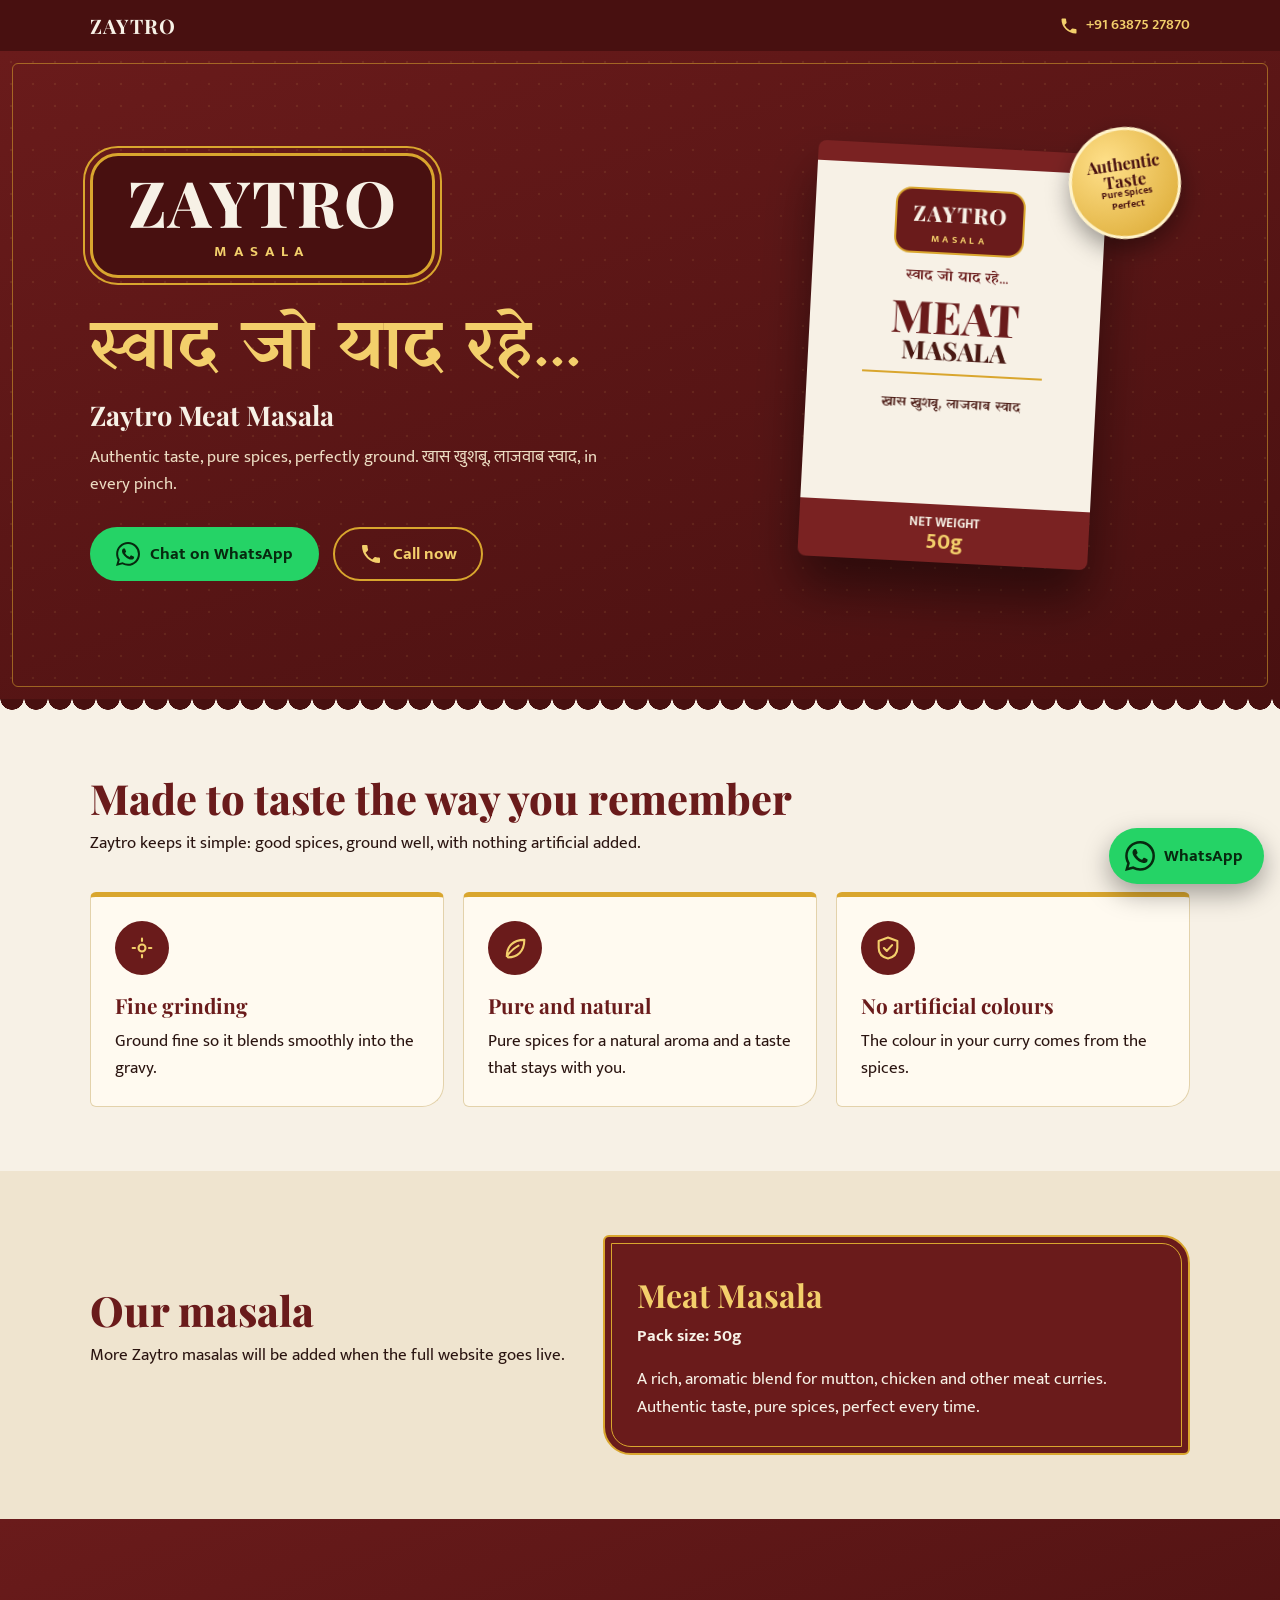
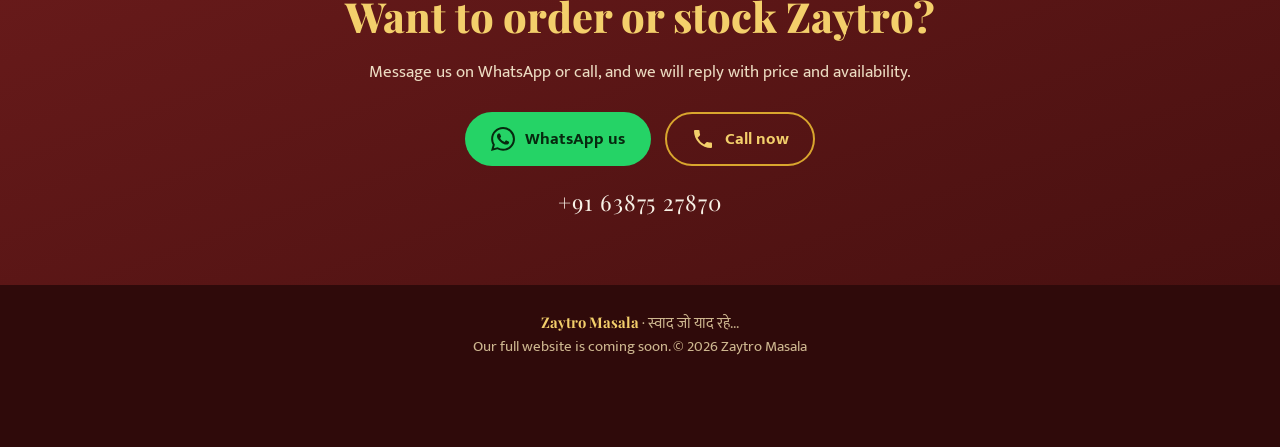
==== index.html @ 34884251 "Create index.html" ====
<!DOCTYPE html>
<html lang="en">
<head>
<meta charset="utf-8">
<meta name="viewport" content="width=device-width, initial-scale=1, viewport-fit=cover">
<title>Zaytro Masala | Meat Masala 50g | Authentic Taste, Pure Spices</title>
<meta name="description" content="Zaytro Masala: finely ground, pure and natural Meat Masala with no artificial colours. WhatsApp or call to order or enquire.">
<meta name="theme-color" content="#481010">
<meta property="og:title" content="Zaytro Masala | स्वाद जो याद रहे">
<meta property="og:description" content="Authentic taste, pure spices, perfectly ground. Zaytro Meat Masala 50g.">
<meta property="og:type" content="website">
<link rel="icon" href="data:image/svg+xml,%3Csvg xmlns='http://www.w3.org/2000/svg' viewBox='0 0 100 100'%3E%3Ctext y='.9em' font-size='90'%3E🌶️%3C/text%3E%3C/svg%3E">
<link rel="preconnect" href="https://fonts.googleapis.com">
<link rel="preconnect" href="https://fonts.gstatic.com" crossorigin>
<link href="https://fonts.googleapis.com/css2?family=Mukta:wght@400;600;700&family=Playfair+Display:wght@700;800&family=Yatra+One&display=swap" rel="stylesheet">
<style>
:root{--maroon:#6a1b1b;--maroon-d:#481010;--gold:#d9a62e;--gold-l:#f3cf6b;--cream:#f7f1e6;--ink:#2a1410;--wa:#25d366;
--serif:"Playfair Display",Georgia,"Times New Roman",serif;--sans:"Mukta",system-ui,-apple-system,"Segoe UI",sans-serif;--deva:"Yatra One","Mukta",serif}
*,*::before,*::after{box-sizing:border-box}
html{scroll-behavior:smooth}
body{margin:0;font-family:var(--sans);font-size:1.0625rem;line-height:1.6;color:var(--ink);background:var(--cream);padding-bottom:env(safe-area-inset-bottom,0)}
a{color:inherit}
svg{display:block}
.wrap{width:min(1100px,100% - 2.5rem);margin-inline:auto}

/* top bar */
.bar{background:var(--maroon-d);color:var(--cream);padding:.6rem 0;padding-top:calc(.6rem + env(safe-area-inset-top,0))}
.bar .wrap{display:flex;align-items:center;justify-content:space-between;gap:1rem}
.bar b{font-family:var(--serif);font-size:1.25rem;letter-spacing:.06em}
.bar a{display:inline-flex;align-items:center;gap:.45rem;text-decoration:none;font-weight:600;font-size:.95rem;color:var(--gold-l)}
.bar svg{width:20px;height:20px;fill:currentColor}

/* buttons */
.btn{display:inline-flex;align-items:center;justify-content:center;gap:.6rem;min-height:52px;padding:.7rem 1.5rem;border-radius:999px;font:700 1.05rem var(--sans);text-decoration:none;border:2px solid transparent;transition:transform .15s,box-shadow .15s}
.btn:hover{transform:translateY(-2px);box-shadow:0 8px 18px rgba(0,0,0,.25)}
.btn:focus-visible,.fab:focus-visible,.bar a:focus-visible{outline:3px solid var(--gold-l);outline-offset:3px}
.btn svg{width:24px;height:24px;fill:currentColor;flex:none}
.btn-wa{background:var(--wa);color:#07290f}
.btn-call{background:transparent;color:var(--gold-l);border-color:var(--gold)}
.btn-call:hover{background:var(--gold);color:var(--maroon-d)}

/* hero */
.hero{position:relative;color:var(--cream);background:radial-gradient(rgba(243,207,107,.09) 1px,transparent 1.6px) 0 0/22px 22px,linear-gradient(160deg,var(--maroon) 0%,var(--maroon-d) 100%);padding:3.5rem 0 4.5rem;overflow:hidden}
.hero::before{content:"";position:absolute;inset:12px;border:1px solid rgba(217,166,46,.55);border-radius:6px;pointer-events:none}
.hero .wrap{display:grid;gap:3rem;align-items:center}
.logo{display:inline-block;position:relative;text-align:center;background:var(--maroon-d);border:3px solid var(--gold);outline:2px solid var(--gold);outline-offset:5px;border-radius:28px;padding:.9rem 2.2rem .7rem}
.logo strong{display:block;font-family:var(--serif);font-weight:800;font-size:clamp(2.6rem,9vw,4rem);line-height:1;letter-spacing:.02em;color:var(--cream)}
.logo span{display:block;margin-top:.35rem;font-weight:700;letter-spacing:.42em;font-size:.95rem;color:var(--gold-l)}
.hero h1{margin:2rem 0 .4rem;font-family:var(--deva);font-weight:400;font-size:clamp(2.4rem,8vw,4.2rem);line-height:1.15;color:var(--gold-l)}
.hero .sub{margin:0 0 .4rem;font-family:var(--serif);font-weight:700;font-size:clamp(1.25rem,3.4vw,1.7rem)}
.hero p.lead{margin:0 0 1.8rem;max-width:34rem;color:#ecdcc2}
.cta{display:flex;flex-wrap:wrap;gap:.9rem}

/* pack mock-up */
.stage{position:relative;display:grid;place-items:center;padding:1rem 0 2.5rem}
.pack{position:relative;width:min(290px,78%);aspect-ratio:3/4.3;background:var(--cream);border-top:20px solid #7a2222;border-bottom:58px solid #7a2222;border-radius:8px;display:flex;flex-direction:column;align-items:center;padding:1.4rem 1rem 0;text-align:center;color:var(--maroon);box-shadow:0 30px 50px rgba(0,0,0,.45);transform:rotate(3deg);animation:settle .9s cubic-bezier(.2,.8,.2,1) both}
.pack .mini{background:var(--maroon);color:var(--cream);border:2px solid var(--gold);border-radius:16px;padding:.35rem 1rem;font-family:var(--serif);font-weight:800;font-size:1.35rem;letter-spacing:.04em}
.pack .mini small{display:block;font:700 .6rem var(--sans);letter-spacing:.35em;color:var(--gold-l)}
.pack .deva{margin:.8rem 0 0;font:400 .85rem var(--deva)}
.pack h2{margin:.5rem 0 0;font-family:var(--serif);font-weight:800;font-size:2.8rem;line-height:.95}
.pack h2 small{display:block;font-size:1.6rem;color:#4a1a14}
.pack .rule{width:70%;height:2px;background:var(--gold);margin:.7rem 0 .4rem}
.pack .khas{font:400 .8rem var(--deva);color:#4a1a14}
.pack .foot{position:absolute;left:0;right:0;bottom:-50px;color:var(--cream);font-weight:700;font-size:.8rem;line-height:1.1}
.pack .foot b{display:block;font-size:1.35rem;color:var(--gold-l)}
.seal{position:absolute;top:-4px;right:2%;width:112px;height:112px;border-radius:50%;display:grid;place-content:center;text-align:center;background:radial-gradient(circle at 35% 30%,#ffe08a,var(--gold));color:var(--maroon-d);border:3px solid #fff3c9;box-shadow:0 10px 24px rgba(0,0,0,.4);font-weight:700;font-size:.62rem;line-height:1.15;padding:.5rem;transform:rotate(-8deg)}
.seal b{display:block;font-family:var(--serif);font-size:1.05rem;line-height:1}
@keyframes settle{from{opacity:0;transform:translateY(40px) rotate(-4deg)}to{opacity:1;transform:rotate(3deg)}}

.scallop{height:12px;margin-top:-1px;background:radial-gradient(circle at 50% 0,var(--maroon-d) 11.5px,transparent 12px) 0 0/24px 12px repeat-x}

/* sections */
section{padding:4rem 0}
h2.title{margin:0 0 .5rem;font-family:var(--serif);font-weight:800;font-size:clamp(1.8rem,5vw,2.6rem);line-height:1.15;color:var(--maroon)}
.intro{margin:0 0 2.2rem;max-width:36rem}
.tiles{display:grid;gap:1.2rem}
.tile{background:#fffaf0;border:1px solid #e3d2ab;border-top:5px solid var(--gold);border-radius:6px 6px 22px 6px;padding:1.5rem}
.tile .ic{width:54px;height:54px;border-radius:50%;background:var(--maroon);display:grid;place-items:center;margin-bottom:.9rem}
.tile .ic svg{width:28px;height:28px;fill:none;stroke:var(--gold-l);stroke-width:1.8;stroke-linecap:round;stroke-linejoin:round}
.tile h3{margin:0 0 .3rem;font-family:var(--serif);font-size:1.3rem;color:var(--maroon)}
.tile p{margin:0}

.product{background:#efe4cf}
.product .wrap{display:grid;gap:2rem;align-items:center}
.card{background:var(--maroon);color:var(--cream);border-radius:6px 28px 6px 28px;padding:2rem;border:2px solid var(--gold);outline:1px solid var(--gold);outline-offset:-9px}
.card h3{margin:0;font-family:var(--serif);font-size:2rem;color:var(--gold-l)}
.card .size{margin:.2rem 0 1rem;font-weight:700}
.card p{margin:0}

.order{background:linear-gradient(160deg,var(--maroon),var(--maroon-d));color:var(--cream);text-align:center}
.order h2{margin:0 0 .6rem;font-family:var(--serif);font-weight:800;font-size:clamp(1.8rem,5vw,2.6rem);color:var(--gold-l)}
.order p{margin:0 auto 1.6rem;max-width:34rem;color:#ecdcc2}
.order .cta{justify-content:center}
.num{display:block;margin-top:1.2rem;font-family:var(--serif);font-size:1.4rem;letter-spacing:.04em}

footer{background:#2f0a0a;color:#cdb68f;text-align:center;padding:1.6rem 0 calc(5.5rem + env(safe-area-inset-bottom,0));font-size:.92rem}
footer b{color:var(--gold-l);font-family:var(--serif)}

/* floating whatsapp */
.fab{position:fixed;right:max(1rem,env(safe-area-inset-right,0));bottom:max(1rem,env(safe-area-inset-bottom,0));z-index:20;display:flex;align-items:center;gap:.6rem;background:var(--wa);color:#07290f;padding:.85rem;border-radius:999px;text-decoration:none;font-weight:700;box-shadow:0 10px 26px rgba(0,0,0,.35)}
.fab svg{width:30px;height:30px;fill:currentColor}
.fab span{display:none}

@media (min-width:640px){.tiles{grid-template-columns:repeat(3,1fr)}.fab{padding:.8rem 1.3rem .8rem 1rem}.fab span{display:inline}}
@media (min-width:860px){.hero .wrap{grid-template-columns:1.1fr .9fr}.product .wrap{grid-template-columns:.9fr 1.1fr}.hero{padding:5rem 0 6rem}}
@media (prefers-reduced-motion:reduce){.pack{animation:none}html{scroll-behavior:auto}.btn{transition:none}}
</style>
</head>
<body>

<svg width="0" height="0" style="position:absolute" aria-hidden="true">
  <symbol id="wa" viewBox="0 0 24 24"><path d="M20.52 3.48A11.86 11.86 0 0 0 12.05 0C5.5 0 .16 5.34.16 11.9c0 2.1.55 4.15 1.6 5.96L0 24l6.33-1.66a11.9 11.9 0 0 0 5.72 1.46h.01c6.55 0 11.9-5.34 11.9-11.9 0-3.18-1.24-6.17-3.44-8.42zM12.06 21.8h-.01a9.9 9.9 0 0 1-5.04-1.38l-.36-.21-3.76.99 1-3.66-.24-.38a9.88 9.88 0 0 1-1.52-5.26c0-5.46 4.44-9.9 9.9-9.9 2.64 0 5.13 1.03 7 2.9a9.84 9.84 0 0 1 2.9 7c0 5.46-4.45 9.9-9.87 9.9zm5.43-7.4c-.3-.15-1.76-.87-2.03-.97-.27-.1-.47-.15-.67.15-.2.3-.77.97-.94 1.17-.17.2-.35.22-.65.07-.3-.15-1.26-.46-2.4-1.48-.89-.79-1.49-1.77-1.66-2.07-.17-.3-.02-.46.13-.61.14-.13.3-.35.45-.52.15-.17.2-.3.3-.5.1-.2.05-.37-.02-.52-.08-.15-.67-1.62-.92-2.22-.24-.58-.49-.5-.67-.51h-.57c-.2 0-.52.07-.8.37-.27.3-1.04 1.02-1.04 2.48 0 1.46 1.07 2.88 1.22 3.08.15.2 2.1 3.2 5.08 4.49.71.31 1.26.49 1.7.63.71.23 1.36.2 1.87.12.57-.08 1.76-.72 2-1.41.25-.7.25-1.29.17-1.41-.07-.13-.27-.2-.57-.35z"/></symbol>
  <symbol id="ph" viewBox="0 0 24 24"><path d="M6.62 10.79a15.05 15.05 0 0 0 6.59 6.59l2.2-2.2a1 1 0 0 1 1.02-.24c1.12.37 2.33.57 3.57.57a1 1 0 0 1 1 1V20a1 1 0 0 1-1 1A17 17 0 0 1 3 4a1 1 0 0 1 1-1h3.5a1 1 0 0 1 1 1c0 1.25.2 2.45.57 3.57a1 1 0 0 1-.25 1.02l-2.2 2.2z"/></symbol>
</svg>

<div class="bar">
  <div class="wrap">
    <b>ZAYTRO</b>
    <a href="tel:+916387527870" aria-label="Call Zaytro"><svg aria-hidden="true"><use href="#ph"/></svg>+91 63875 27870</a>
  </div>
</div>

<header class="hero">
  <div class="wrap">
    <div>
      <div class="logo"><strong>ZAYTRO</strong><span>MASALA</span></div>
      <h1>स्वाद जो याद रहे...</h1>
      <p class="sub">Zaytro Meat Masala</p>
      <p class="lead">Authentic taste, pure spices, perfectly ground. खास खुशबू, लाजवाब स्वाद, in every pinch.</p>
      <div class="cta">
        <a class="btn btn-wa" href="https://wa.me/916387527870?text=Hi%20Zaytro%2C%20I%20would%20like%20to%20know%20more%20about%20your%20masala." target="_blank" rel="noopener"><svg aria-hidden="true"><use href="#wa"/></svg>Chat on WhatsApp</a>
        <a class="btn btn-call" href="tel:+916387527870"><svg aria-hidden="true"><use href="#ph"/></svg>Call now</a>
      </div>
    </div>
    <div class="stage" aria-hidden="true">
      <div class="pack">
        <div class="mini">ZAYTRO<small>MASALA</small></div>
        <p class="deva">स्वाद जो याद रहे...</p>
        <h2>MEAT<small>MASALA</small></h2>
        <div class="rule"></div>
        <p class="khas">खास खुशबू, लाजवाब स्वाद</p>
        <div class="foot">NET WEIGHT<b>50g</b></div>
      </div>
      <div class="seal"><div><b>Authentic Taste</b>Pure Spices<br>Perfect</div></div>
    </div>
  </div>
</header>
<div class="scallop" aria-hidden="true"></div>

<main>
  <section>
    <div class="wrap">
      <h2 class="title">Made to taste the way you remember</h2>
      <p class="intro">Zaytro keeps it simple: good spices, ground well, with nothing artificial added.</p>
      <div class="tiles">
        <div class="tile">
          <div class="ic"><svg viewBox="0 0 24 24" aria-hidden="true"><path d="M12 9a3 3 0 100 6 3 3 0 000-6M4 12h2M18 12h2M12 4v2M12 18v2"/></svg></div>
          <h3>Fine grinding</h3>
          <p>Ground fine so it blends smoothly into the gravy.</p>
        </div>
        <div class="tile">
          <div class="ic"><svg viewBox="0 0 24 24" aria-hidden="true"><path d="M5 19c0-8 5-14 15-14 0 10-6 15-14 15M5 19c3-4 6-7 10-9"/></svg></div>
          <h3>Pure and natural</h3>
          <p>Pure spices for a natural aroma and a taste that stays with you.</p>
        </div>
        <div class="tile">
          <div class="ic"><svg viewBox="0 0 24 24" aria-hidden="true"><path d="M12 3l8 3v6c0 5-3.5 8-8 9-4.5-1-8-4-8-9V6zM8.5 12l2.5 2.5 4.5-5"/></svg></div>
          <h3>No artificial colours</h3>
          <p>The colour in your curry comes from the spices.</p>
        </div>
      </div>
    </div>
  </section>

  <section class="product">
    <div class="wrap">
      <div>
        <h2 class="title">Our masala</h2>
        <p class="intro">More Zaytro masalas will be added when the full website goes live.</p>
      </div>
      <div class="card">
        <h3>Meat Masala</h3>
        <p class="size">Pack size: 50g</p>
        <p>A rich, aromatic blend for mutton, chicken and other meat curries. Authentic taste, pure spices, perfect every time.</p>
      </div>
    </div>
  </section>

  <section class="order" id="order">
    <div class="wrap">
      <h2>Want to order or stock Zaytro?</h2>
      <p>Message us on WhatsApp or call, and we will reply with price and availability.</p>
      <div class="cta">
        <a class="btn btn-wa" href="https://wa.me/916387527870?text=Hi%20Zaytro%2C%20I%20would%20like%20to%20order%20Meat%20Masala." target="_blank" rel="noopener"><svg aria-hidden="true"><use href="#wa"/></svg>WhatsApp us</a>
        <a class="btn btn-call" href="tel:+916387527870"><svg aria-hidden="true"><use href="#ph"/></svg>Call now</a>
      </div>
      <span class="num">+91 63875 27870</span>
    </div>
  </section>
</main>

<footer>
  <div class="wrap"><b>Zaytro Masala</b> · स्वाद जो याद रहे...<br>Our full website is coming soon. &copy; <span id="y">2026</span> Zaytro Masala</div>
</footer>

<a class="fab" href="https://wa.me/916387527870?text=Hi%20Zaytro%2C%20I%20would%20like%20to%20know%20more%20about%20your%20masala." target="_blank" rel="noopener" aria-label="Chat with Zaytro on WhatsApp"><svg aria-hidden="true"><use href="#wa"/></svg><span>WhatsApp</span></a>

<script>document.getElementById("y").textContent=new Date().getFullYear()</script>
</body>
</html>
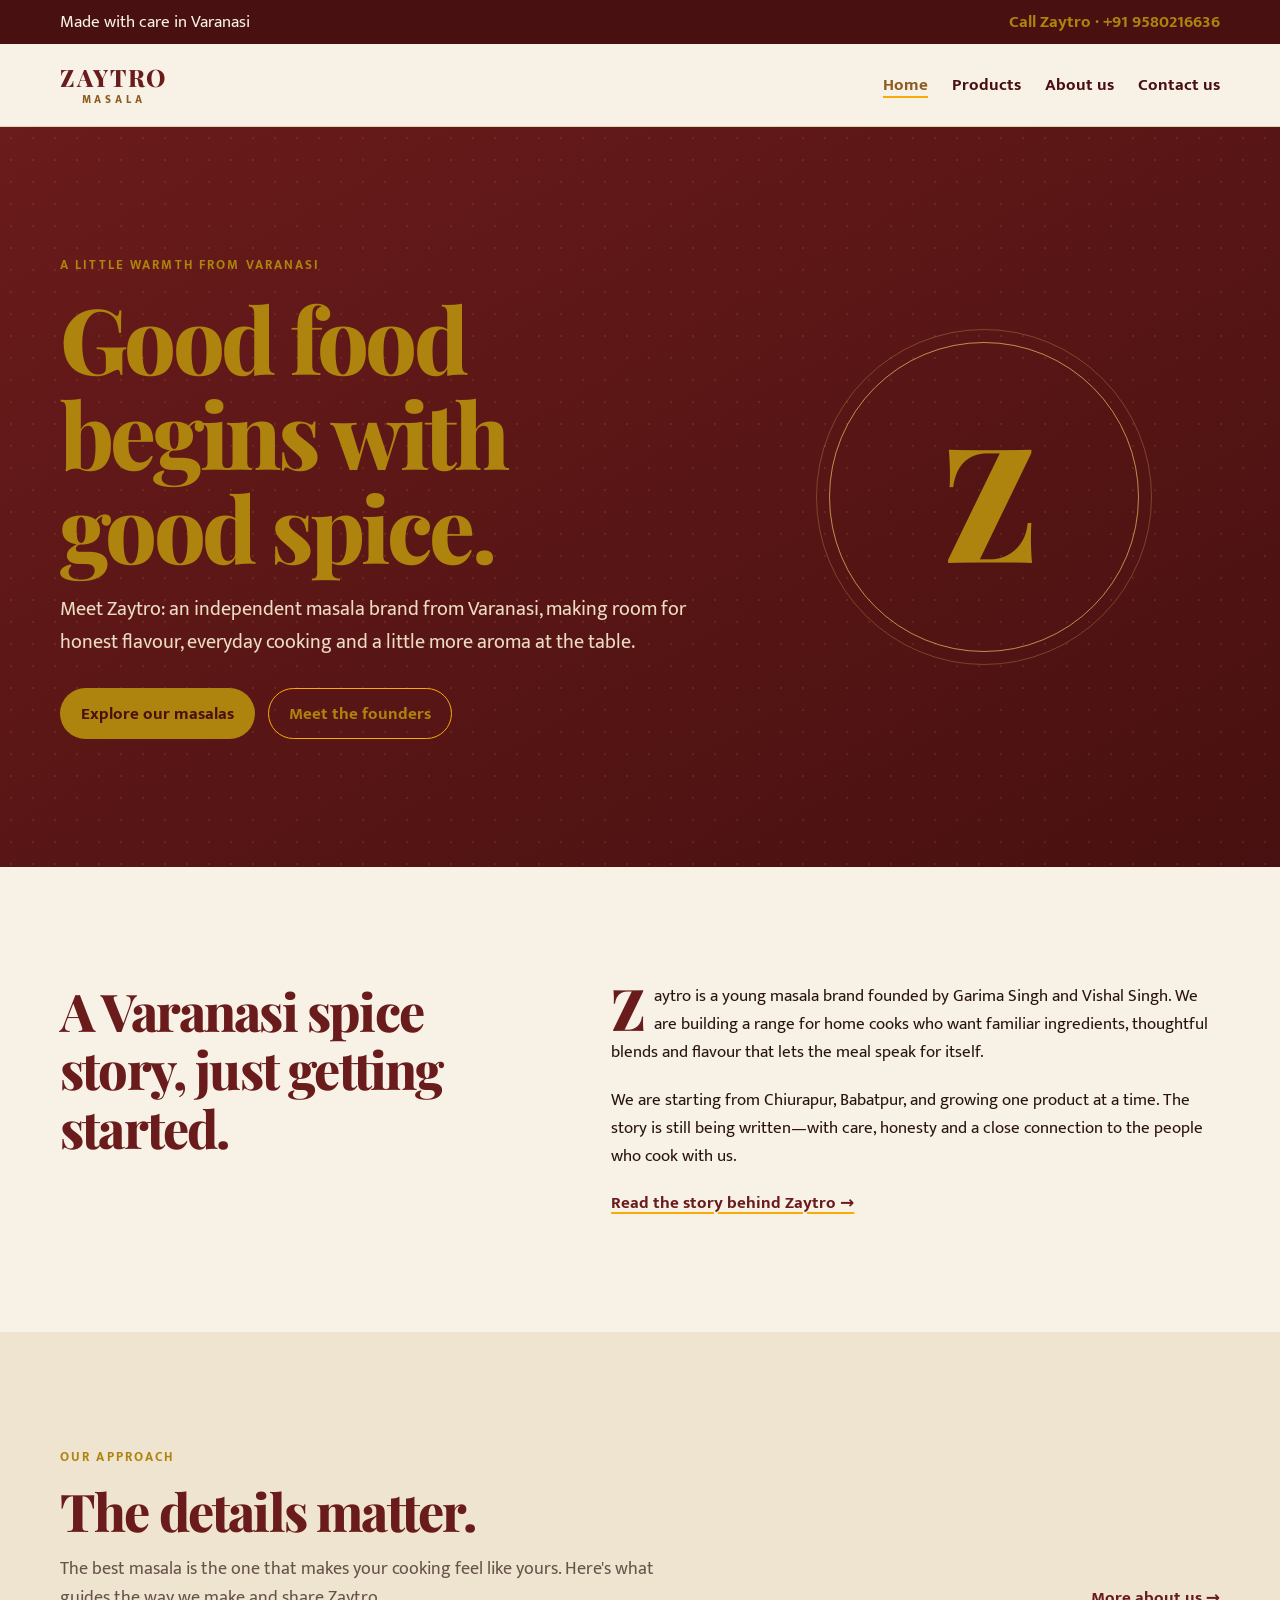
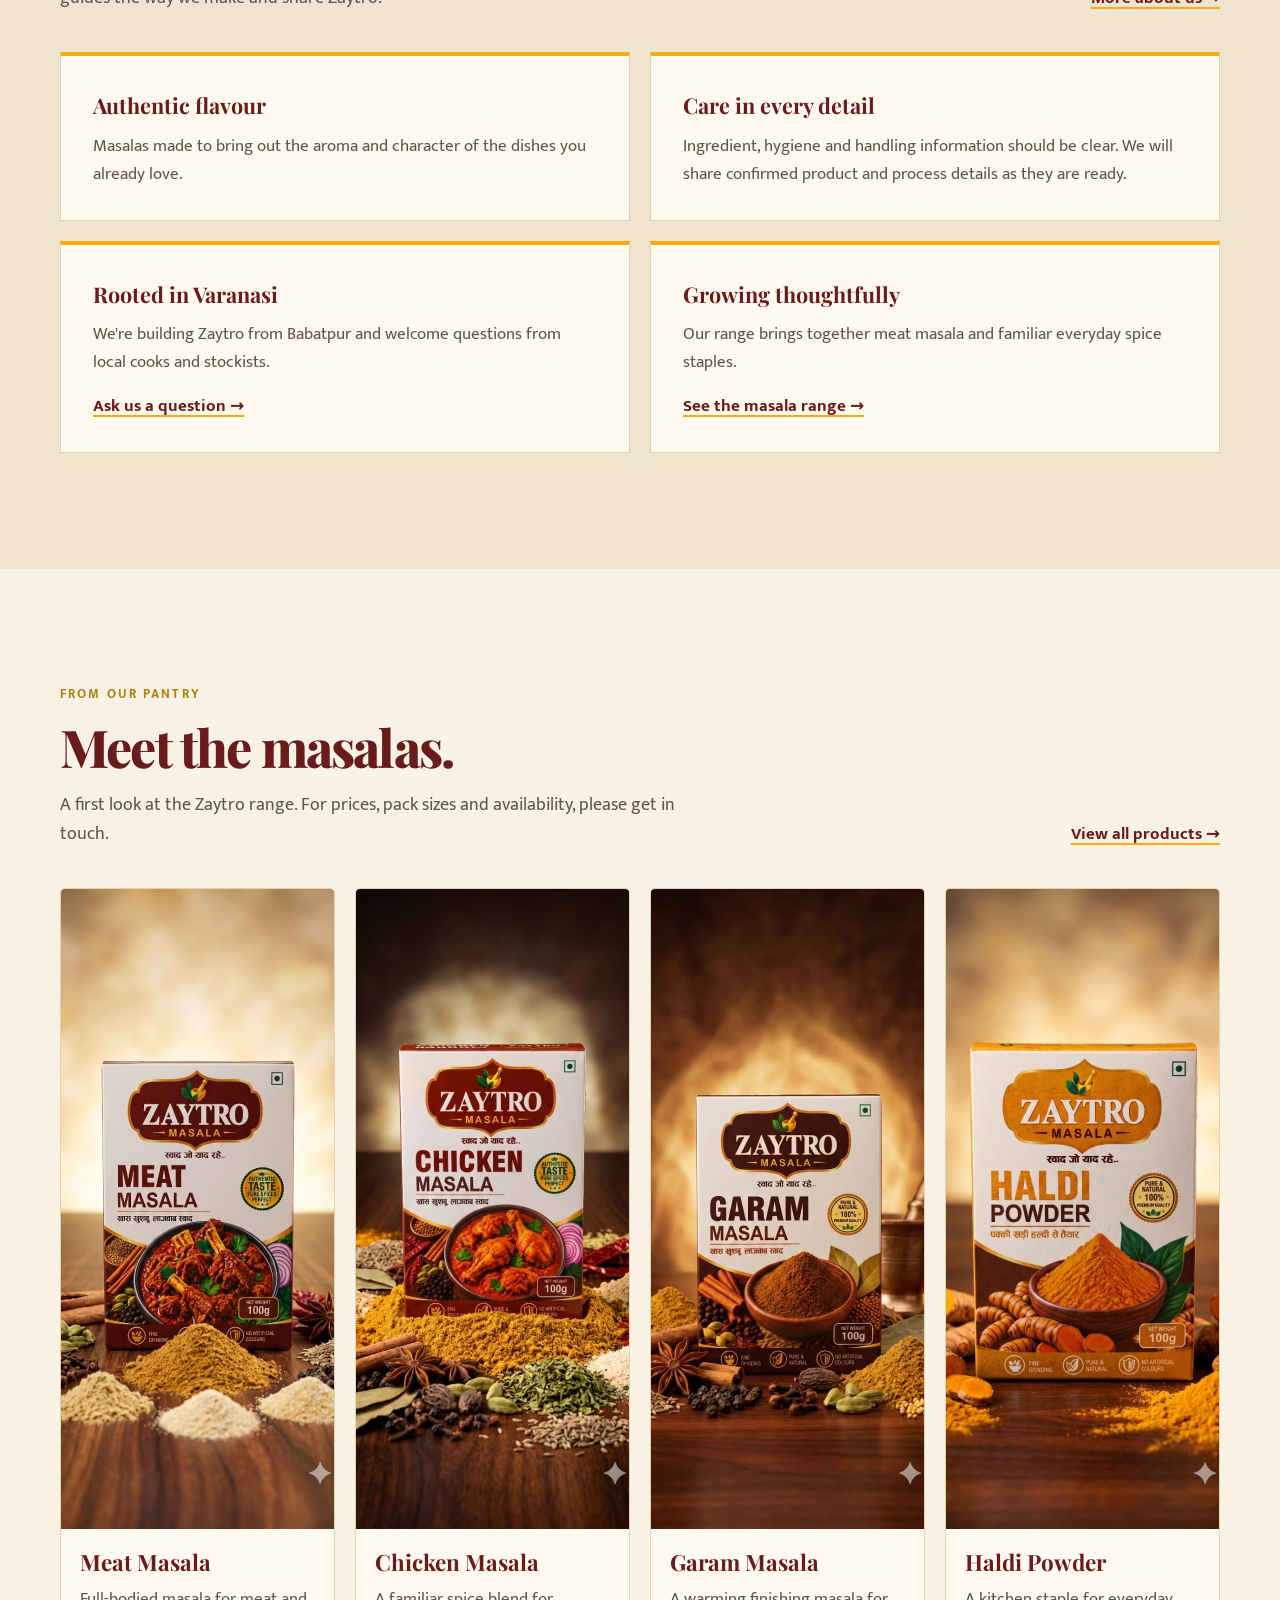
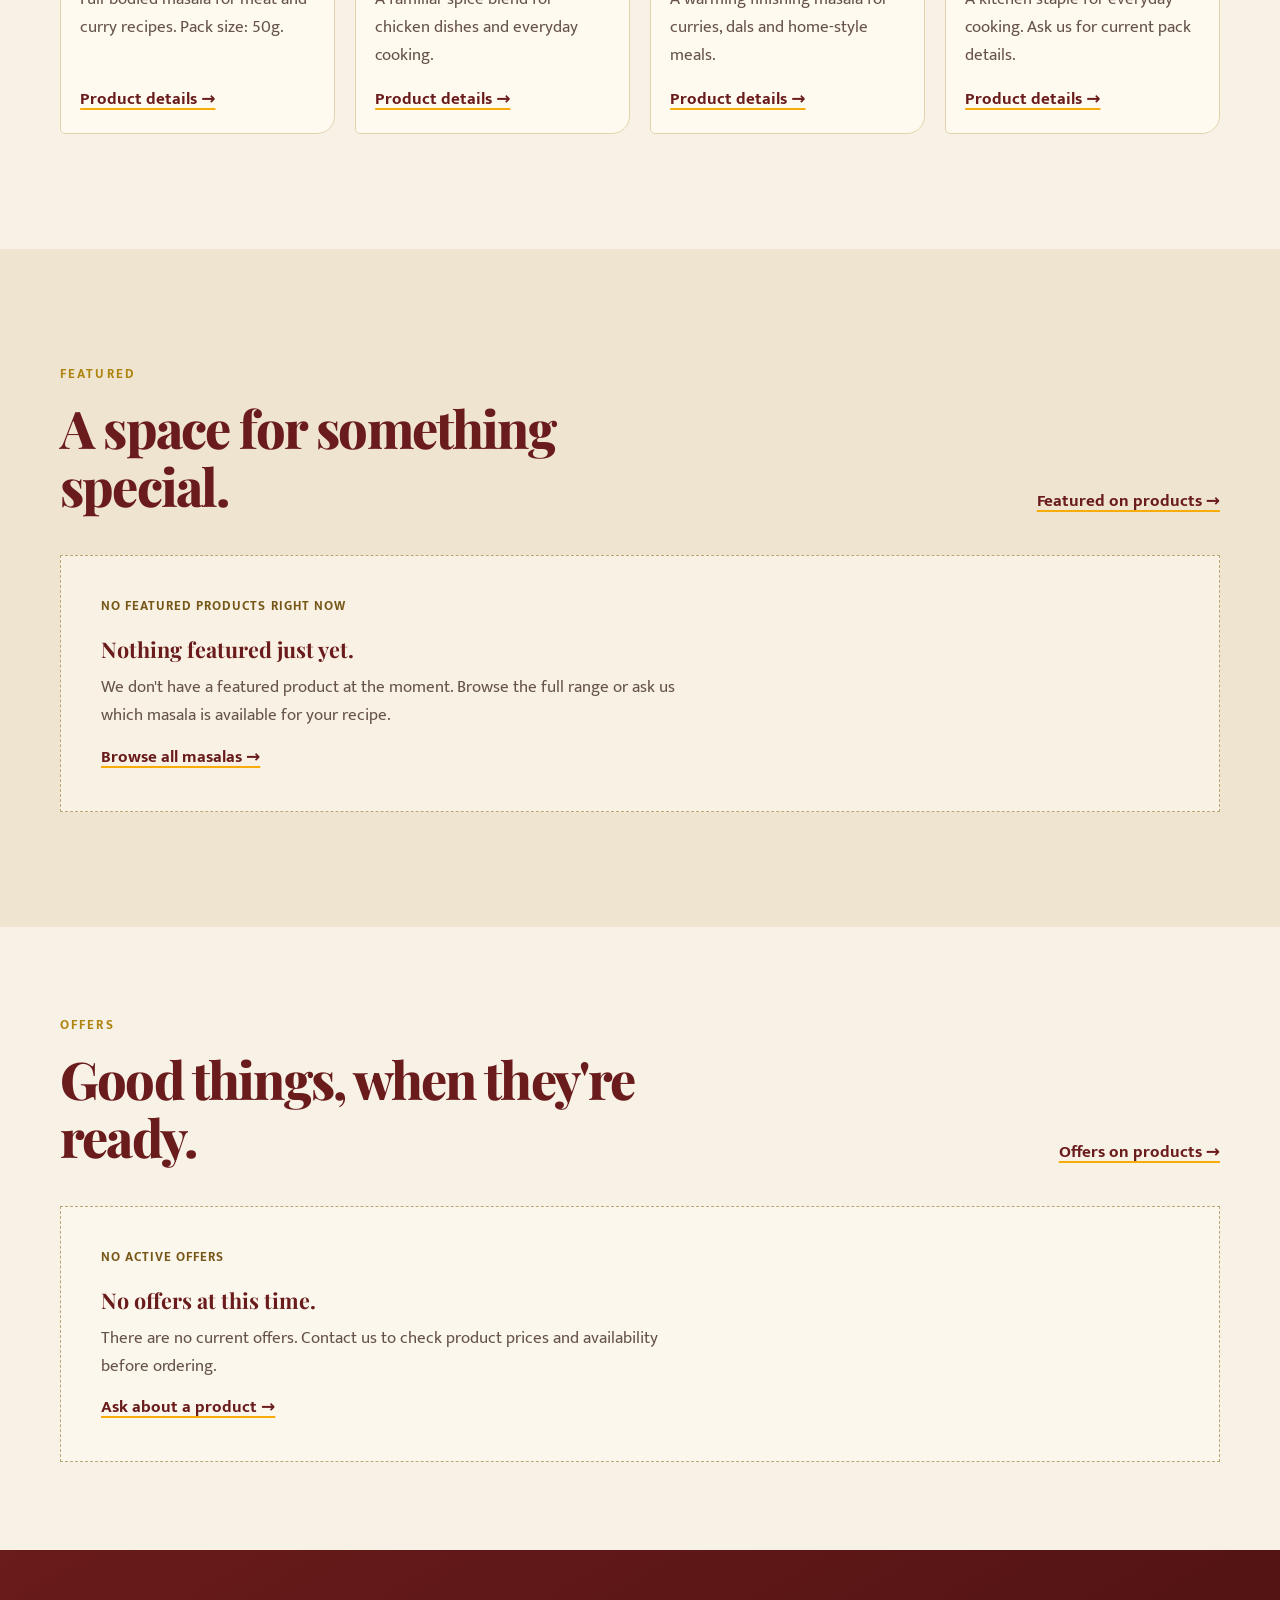
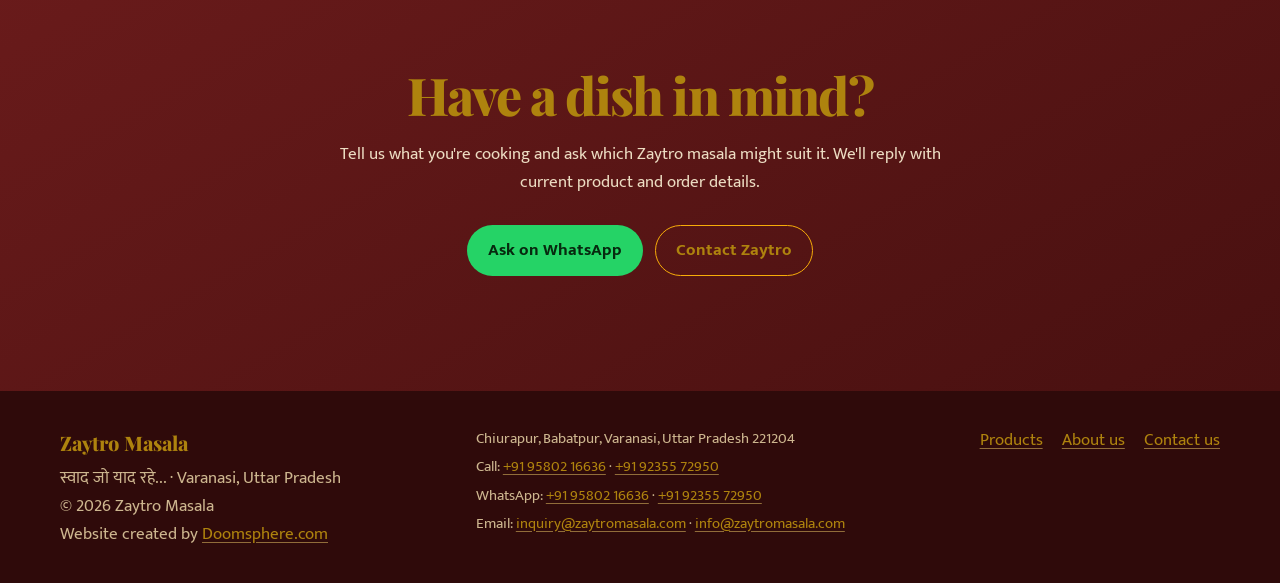
==== commit d5b70dd8: "Finalized website" ====
--- a/index.html
+++ b/index.html
@@ -1,210 +1,404 @@
-<!DOCTYPE html>
-<html lang="en">
-<head>
-<meta charset="utf-8">
-<meta name="viewport" content="width=device-width, initial-scale=1, viewport-fit=cover">
-<title>Zaytro Masala | Meat Masala 50g | Authentic Taste, Pure Spices</title>
-<meta name="description" content="Zaytro Masala: finely ground, pure and natural Meat Masala with no artificial colours. WhatsApp or call to order or enquire.">
-<meta name="theme-color" content="#481010">
-<meta property="og:title" content="Zaytro Masala | स्वाद जो याद रहे">
-<meta property="og:description" content="Authentic taste, pure spices, perfectly ground. Zaytro Meat Masala 50g.">
-<meta property="og:type" content="website">
-<link rel="icon" href="data:image/svg+xml,%3Csvg xmlns='http://www.w3.org/2000/svg' viewBox='0 0 100 100'%3E%3Ctext y='.9em' font-size='90'%3E🌶️%3C/text%3E%3C/svg%3E">
-<link rel="preconnect" href="https://fonts.googleapis.com">
-<link rel="preconnect" href="https://fonts.gstatic.com" crossorigin>
-<link href="https://fonts.googleapis.com/css2?family=Mukta:wght@400;600;700&family=Playfair+Display:wght@700;800&family=Yatra+One&display=swap" rel="stylesheet">
-<style>
-:root{--maroon:#6a1b1b;--maroon-d:#481010;--gold:#d9a62e;--gold-l:#f3cf6b;--cream:#f7f1e6;--ink:#2a1410;--wa:#25d366;
---serif:"Playfair Display",Georgia,"Times New Roman",serif;--sans:"Mukta",system-ui,-apple-system,"Segoe UI",sans-serif;--deva:"Yatra One","Mukta",serif}
-*,*::before,*::after{box-sizing:border-box}
-html{scroll-behavior:smooth}
-body{margin:0;font-family:var(--sans);font-size:1.0625rem;line-height:1.6;color:var(--ink);background:var(--cream);padding-bottom:env(safe-area-inset-bottom,0)}
-a{color:inherit}
-svg{display:block}
-.wrap{width:min(1100px,100% - 2.5rem);margin-inline:auto}
-
-/* top bar */
-.bar{background:var(--maroon-d);color:var(--cream);padding:.6rem 0;padding-top:calc(.6rem + env(safe-area-inset-top,0))}
-.bar .wrap{display:flex;align-items:center;justify-content:space-between;gap:1rem}
-.bar b{font-family:var(--serif);font-size:1.25rem;letter-spacing:.06em}
-.bar a{display:inline-flex;align-items:center;gap:.45rem;text-decoration:none;font-weight:600;font-size:.95rem;color:var(--gold-l)}
-.bar svg{width:20px;height:20px;fill:currentColor}
-
-/* buttons */
-.btn{display:inline-flex;align-items:center;justify-content:center;gap:.6rem;min-height:52px;padding:.7rem 1.5rem;border-radius:999px;font:700 1.05rem var(--sans);text-decoration:none;border:2px solid transparent;transition:transform .15s,box-shadow .15s}
-.btn:hover{transform:translateY(-2px);box-shadow:0 8px 18px rgba(0,0,0,.25)}
-.btn:focus-visible,.fab:focus-visible,.bar a:focus-visible{outline:3px solid var(--gold-l);outline-offset:3px}
-.btn svg{width:24px;height:24px;fill:currentColor;flex:none}
-.btn-wa{background:var(--wa);color:#07290f}
-.btn-call{background:transparent;color:var(--gold-l);border-color:var(--gold)}
-.btn-call:hover{background:var(--gold);color:var(--maroon-d)}
-
-/* hero */
-.hero{position:relative;color:var(--cream);background:radial-gradient(rgba(243,207,107,.09) 1px,transparent 1.6px) 0 0/22px 22px,linear-gradient(160deg,var(--maroon) 0%,var(--maroon-d) 100%);padding:3.5rem 0 4.5rem;overflow:hidden}
-.hero::before{content:"";position:absolute;inset:12px;border:1px solid rgba(217,166,46,.55);border-radius:6px;pointer-events:none}
-.hero .wrap{display:grid;gap:3rem;align-items:center}
-.logo{display:inline-block;position:relative;text-align:center;background:var(--maroon-d);border:3px solid var(--gold);outline:2px solid var(--gold);outline-offset:5px;border-radius:28px;padding:.9rem 2.2rem .7rem}
-.logo strong{display:block;font-family:var(--serif);font-weight:800;font-size:clamp(2.6rem,9vw,4rem);line-height:1;letter-spacing:.02em;color:var(--cream)}
-.logo span{display:block;margin-top:.35rem;font-weight:700;letter-spacing:.42em;font-size:.95rem;color:var(--gold-l)}
-.hero h1{margin:2rem 0 .4rem;font-family:var(--deva);font-weight:400;font-size:clamp(2.4rem,8vw,4.2rem);line-height:1.15;color:var(--gold-l)}
-.hero .sub{margin:0 0 .4rem;font-family:var(--serif);font-weight:700;font-size:clamp(1.25rem,3.4vw,1.7rem)}
-.hero p.lead{margin:0 0 1.8rem;max-width:34rem;color:#ecdcc2}
-.cta{display:flex;flex-wrap:wrap;gap:.9rem}
-
-/* pack mock-up */
-.stage{position:relative;display:grid;place-items:center;padding:1rem 0 2.5rem}
-.pack{position:relative;width:min(290px,78%);aspect-ratio:3/4.3;background:var(--cream);border-top:20px solid #7a2222;border-bottom:58px solid #7a2222;border-radius:8px;display:flex;flex-direction:column;align-items:center;padding:1.4rem 1rem 0;text-align:center;color:var(--maroon);box-shadow:0 30px 50px rgba(0,0,0,.45);transform:rotate(3deg);animation:settle .9s cubic-bezier(.2,.8,.2,1) both}
-.pack .mini{background:var(--maroon);color:var(--cream);border:2px solid var(--gold);border-radius:16px;padding:.35rem 1rem;font-family:var(--serif);font-weight:800;font-size:1.35rem;letter-spacing:.04em}
-.pack .mini small{display:block;font:700 .6rem var(--sans);letter-spacing:.35em;color:var(--gold-l)}
-.pack .deva{margin:.8rem 0 0;font:400 .85rem var(--deva)}
-.pack h2{margin:.5rem 0 0;font-family:var(--serif);font-weight:800;font-size:2.8rem;line-height:.95}
-.pack h2 small{display:block;font-size:1.6rem;color:#4a1a14}
-.pack .rule{width:70%;height:2px;background:var(--gold);margin:.7rem 0 .4rem}
-.pack .khas{font:400 .8rem var(--deva);color:#4a1a14}
-.pack .foot{position:absolute;left:0;right:0;bottom:-50px;color:var(--cream);font-weight:700;font-size:.8rem;line-height:1.1}
-.pack .foot b{display:block;font-size:1.35rem;color:var(--gold-l)}
-.seal{position:absolute;top:-4px;right:2%;width:112px;height:112px;border-radius:50%;display:grid;place-content:center;text-align:center;background:radial-gradient(circle at 35% 30%,#ffe08a,var(--gold));color:var(--maroon-d);border:3px solid #fff3c9;box-shadow:0 10px 24px rgba(0,0,0,.4);font-weight:700;font-size:.62rem;line-height:1.15;padding:.5rem;transform:rotate(-8deg)}
-.seal b{display:block;font-family:var(--serif);font-size:1.05rem;line-height:1}
-@keyframes settle{from{opacity:0;transform:translateY(40px) rotate(-4deg)}to{opacity:1;transform:rotate(3deg)}}
-
-.scallop{height:12px;margin-top:-1px;background:radial-gradient(circle at 50% 0,var(--maroon-d) 11.5px,transparent 12px) 0 0/24px 12px repeat-x}
-
-/* sections */
-section{padding:4rem 0}
-h2.title{margin:0 0 .5rem;font-family:var(--serif);font-weight:800;font-size:clamp(1.8rem,5vw,2.6rem);line-height:1.15;color:var(--maroon)}
-.intro{margin:0 0 2.2rem;max-width:36rem}
-.tiles{display:grid;gap:1.2rem}
-.tile{background:#fffaf0;border:1px solid #e3d2ab;border-top:5px solid var(--gold);border-radius:6px 6px 22px 6px;padding:1.5rem}
-.tile .ic{width:54px;height:54px;border-radius:50%;background:var(--maroon);display:grid;place-items:center;margin-bottom:.9rem}
-.tile .ic svg{width:28px;height:28px;fill:none;stroke:var(--gold-l);stroke-width:1.8;stroke-linecap:round;stroke-linejoin:round}
-.tile h3{margin:0 0 .3rem;font-family:var(--serif);font-size:1.3rem;color:var(--maroon)}
-.tile p{margin:0}
-
-.product{background:#efe4cf}
-.product .wrap{display:grid;gap:2rem;align-items:center}
-.card{background:var(--maroon);color:var(--cream);border-radius:6px 28px 6px 28px;padding:2rem;border:2px solid var(--gold);outline:1px solid var(--gold);outline-offset:-9px}
-.card h3{margin:0;font-family:var(--serif);font-size:2rem;color:var(--gold-l)}
-.card .size{margin:.2rem 0 1rem;font-weight:700}
-.card p{margin:0}
-
-.order{background:linear-gradient(160deg,var(--maroon),var(--maroon-d));color:var(--cream);text-align:center}
-.order h2{margin:0 0 .6rem;font-family:var(--serif);font-weight:800;font-size:clamp(1.8rem,5vw,2.6rem);color:var(--gold-l)}
-.order p{margin:0 auto 1.6rem;max-width:34rem;color:#ecdcc2}
-.order .cta{justify-content:center}
-.num{display:block;margin-top:1.2rem;font-family:var(--serif);font-size:1.4rem;letter-spacing:.04em}
-
-footer{background:#2f0a0a;color:#cdb68f;text-align:center;padding:1.6rem 0 calc(5.5rem + env(safe-area-inset-bottom,0));font-size:.92rem}
-footer b{color:var(--gold-l);font-family:var(--serif)}
-
-/* floating whatsapp */
-.fab{position:fixed;right:max(1rem,env(safe-area-inset-right,0));bottom:max(1rem,env(safe-area-inset-bottom,0));z-index:20;display:flex;align-items:center;gap:.6rem;background:var(--wa);color:#07290f;padding:.85rem;border-radius:999px;text-decoration:none;font-weight:700;box-shadow:0 10px 26px rgba(0,0,0,.35)}
-.fab svg{width:30px;height:30px;fill:currentColor}
-.fab span{display:none}
-
-@media (min-width:640px){.tiles{grid-template-columns:repeat(3,1fr)}.fab{padding:.8rem 1.3rem .8rem 1rem}.fab span{display:inline}}
-@media (min-width:860px){.hero .wrap{grid-template-columns:1.1fr .9fr}.product .wrap{grid-template-columns:.9fr 1.1fr}.hero{padding:5rem 0 6rem}}
-@media (prefers-reduced-motion:reduce){.pack{animation:none}html{scroll-behavior:auto}.btn{transition:none}}
-</style>
-</head>
-<body>
-
-<svg width="0" height="0" style="position:absolute" aria-hidden="true">
-  <symbol id="wa" viewBox="0 0 24 24"><path d="M20.52 3.48A11.86 11.86 0 0 0 12.05 0C5.5 0 .16 5.34.16 11.9c0 2.1.55 4.15 1.6 5.96L0 24l6.33-1.66a11.9 11.9 0 0 0 5.72 1.46h.01c6.55 0 11.9-5.34 11.9-11.9 0-3.18-1.24-6.17-3.44-8.42zM12.06 21.8h-.01a9.9 9.9 0 0 1-5.04-1.38l-.36-.21-3.76.99 1-3.66-.24-.38a9.88 9.88 0 0 1-1.52-5.26c0-5.46 4.44-9.9 9.9-9.9 2.64 0 5.13 1.03 7 2.9a9.84 9.84 0 0 1 2.9 7c0 5.46-4.45 9.9-9.87 9.9zm5.43-7.4c-.3-.15-1.76-.87-2.03-.97-.27-.1-.47-.15-.67.15-.2.3-.77.97-.94 1.17-.17.2-.35.22-.65.07-.3-.15-1.26-.46-2.4-1.48-.89-.79-1.49-1.77-1.66-2.07-.17-.3-.02-.46.13-.61.14-.13.3-.35.45-.52.15-.17.2-.3.3-.5.1-.2.05-.37-.02-.52-.08-.15-.67-1.62-.92-2.22-.24-.58-.49-.5-.67-.51h-.57c-.2 0-.52.07-.8.37-.27.3-1.04 1.02-1.04 2.48 0 1.46 1.07 2.88 1.22 3.08.15.2 2.1 3.2 5.08 4.49.71.31 1.26.49 1.7.63.71.23 1.36.2 1.87.12.57-.08 1.76-.72 2-1.41.25-.7.25-1.29.17-1.41-.07-.13-.27-.2-.57-.35z"/></symbol>
-  <symbol id="ph" viewBox="0 0 24 24"><path d="M6.62 10.79a15.05 15.05 0 0 0 6.59 6.59l2.2-2.2a1 1 0 0 1 1.02-.24c1.12.37 2.33.57 3.57.57a1 1 0 0 1 1 1V20a1 1 0 0 1-1 1A17 17 0 0 1 3 4a1 1 0 0 1 1-1h3.5a1 1 0 0 1 1 1c0 1.25.2 2.45.57 3.57a1 1 0 0 1-.25 1.02l-2.2 2.2z"/></symbol>
-</svg>
-
-<div class="bar">
-  <div class="wrap">
-    <b>ZAYTRO</b>
-    <a href="tel:+916387527870" aria-label="Call Zaytro"><svg aria-hidden="true"><use href="#ph"/></svg>+91 63875 27870</a>
-  </div>
-</div>
-
-<header class="hero">
-  <div class="wrap">
-    <div>
-      <div class="logo"><strong>ZAYTRO</strong><span>MASALA</span></div>
-      <h1>स्वाद जो याद रहे...</h1>
-      <p class="sub">Zaytro Meat Masala</p>
-      <p class="lead">Authentic taste, pure spices, perfectly ground. खास खुशबू, लाजवाब स्वाद, in every pinch.</p>
-      <div class="cta">
-        <a class="btn btn-wa" href="https://wa.me/916387527870?text=Hi%20Zaytro%2C%20I%20would%20like%20to%20know%20more%20about%20your%20masala." target="_blank" rel="noopener"><svg aria-hidden="true"><use href="#wa"/></svg>Chat on WhatsApp</a>
-        <a class="btn btn-call" href="tel:+916387527870"><svg aria-hidden="true"><use href="#ph"/></svg>Call now</a>
+<!doctype html>
+<html lang="en-IN">
+  <head>
+    <meta charset="utf-8" />
+    <meta name="viewport" content="width=device-width, initial-scale=1" />
+    <meta name="theme-color" content="#481010" />
+    <meta
+      name="description"
+      content="Discover Zaytro authentic masala from Varanasi, Uttar Pradesh. Meet the founders, explore our spice range, and ask us about ordering."
+    />
+    <title>Zaytro Masala | Authentic Masala from Varanasi</title>
+    <link rel="icon" type="image/svg+xml" href="public/favicon.svg" />
+    <link rel="stylesheet" href="public/site.css" />
+    <link rel="preconnect" href="https://fonts.googleapis.com" />
+    <link rel="preconnect" href="https://fonts.gstatic.com" crossorigin />
+    <link
+      href="https://fonts.googleapis.com/css2?family=Mukta:wght@400;600;700&family=Playfair+Display:wght@700;800&display=swap"
+      rel="stylesheet"
+    />
+    <meta property="og:type" content="website" />
+    <meta
+      property="og:title"
+      content="Zaytro Masala | Authentic Masala from Varanasi"
+    />
+    <meta
+      property="og:description"
+      content="A Varanasi masala brand built around honest flavour and everyday cooking. Explore the range and meet the people behind Zaytro."
+    />
+    <script type="application/ld+json">
+      {
+        "@context": "https://schema.org",
+        "@type": "LocalBusiness",
+        "name": "Zaytro Masala",
+        "telephone": "+91-63875-27870",
+        "areaServed": {
+          "@type": "City",
+          "name": "Varanasi"
+        },
+        "address": {
+          "@type": "PostalAddress",
+          "streetAddress": "Chiurapur, Babatpur",
+          "addressLocality": "Varanasi",
+          "addressRegion": "Uttar Pradesh",
+          "postalCode": "221204",
+          "addressCountry": "IN"
+        }
+      }
+    </script>
+  </head>
+  <body>
+    <a class="skip-link" href="#main">Skip to content</a>
+    <div class="topbar">
+      <div class="wrap">
+        <span>Made with care in Varanasi</span>
+        <a href="tel:+919580216636">Call Zaytro · +91 9580216636</a>
       </div>
     </div>
-    <div class="stage" aria-hidden="true">
-      <div class="pack">
-        <div class="mini">ZAYTRO<small>MASALA</small></div>
-        <p class="deva">स्वाद जो याद रहे...</p>
-        <h2>MEAT<small>MASALA</small></h2>
-        <div class="rule"></div>
-        <p class="khas">खास खुशबू, लाजवाब स्वाद</p>
-        <div class="foot">NET WEIGHT<b>50g</b></div>
+    <header class="site-header">
+      <nav class="navigation wrap" aria-label="Main navigation">
+        <a class="wordmark" href="index.html" aria-label="Zaytro Masala home"
+          >ZAYTRO<span>MASALA</span></a
+        >
+        <div class="nav-links">
+          <a href="index.html" aria-current="page">Home</a>
+          <a href="products.html">Products</a>
+          <a href="about.html">About us</a>
+          <a href="contact.html">Contact us</a>
+        </div>
+      </nav>
+    </header>
+
+    <main id="main">
+      <section class="hero home-hero" aria-labelledby="home-title">
+        <div class="wrap hero-inner">
+          <div>
+            <p class="eyebrow">A little warmth from Varanasi</p>
+            <h1 id="home-title">Good food begins with good spice.</h1>
+            <p class="hero-copy">
+              Meet Zaytro: an independent masala brand from Varanasi, making
+              room for honest flavour, everyday cooking and a little more aroma
+              at the table.
+            </p>
+            <div class="hero-cta">
+              <a class="button button--light" href="products.html"
+                >Explore our masalas</a
+              >
+              <a class="button button--outline" href="about.html"
+                >Meet the founders</a
+              >
+            </div>
+          </div>
+          <div class="hero-mark" aria-hidden="true">Z</div>
+        </div>
+      </section>
+
+      <section class="section" aria-labelledby="welcome-title">
+        <div class="wrap editorial">
+          <h2 class="section-title" id="welcome-title">
+            A Varanasi spice story, just getting started.
+          </h2>
+          <div class="editorial-copy">
+            <p class="dropcap">
+              Zaytro is a young masala brand founded by Garima Singh and Vishal
+              Singh. We are building a range for home cooks who want familiar
+              ingredients, thoughtful blends and flavour that lets the meal
+              speak for itself.
+            </p>
+            <p>
+              We are starting from Chiurapur, Babatpur, and growing one product
+              at a time. The story is still being written—with care, honesty and
+              a close connection to the people who cook with us.
+            </p>
+            <a class="text-link" href="about.html"
+              >Read the story behind Zaytro →</a
+            >
+          </div>
+        </div>
+      </section>
+
+      <section class="section section--paper" aria-labelledby="values-title">
+        <div class="wrap">
+          <div class="section-heading">
+            <div>
+              <p class="eyebrow">Our approach</p>
+              <h2 class="section-title" id="values-title">
+                The details matter.
+              </h2>
+              <p class="section-intro">
+                The best masala is the one that makes your cooking feel like
+                yours. Here's what guides the way we make and share Zaytro.
+              </p>
+            </div>
+            <a class="text-link" href="about.html">More about us →</a>
+          </div>
+          <div class="feature-grid">
+            <article class="feature-card">
+              <h3>Authentic flavour</h3>
+              <p>
+                Masalas made to bring out the aroma and character of the dishes
+                you already love.
+              </p>
+            </article>
+            <article class="feature-card">
+              <h3>Care in every detail</h3>
+              <p>
+                Ingredient, hygiene and handling information should be clear. We
+                will share confirmed product and process details as they are
+                ready.
+              </p>
+            </article>
+            <article class="feature-card">
+              <h3>Rooted in Varanasi</h3>
+              <p>
+                We're building Zaytro from Babatpur and welcome questions from
+                local cooks and stockists.
+              </p>
+              <a class="text-link" href="contact.html">Ask us a question →</a>
+            </article>
+            <article class="feature-card">
+              <h3>Growing thoughtfully</h3>
+              <p>
+                Our range brings together meat masala and familiar everyday
+                spice staples.
+              </p>
+              <a class="text-link" href="products.html"
+                >See the masala range →</a
+              >
+            </article>
+          </div>
+        </div>
+      </section>
+
+      <section class="section" aria-labelledby="home-products-title">
+        <div class="wrap">
+          <div class="section-heading">
+            <div>
+              <p class="eyebrow">From our pantry</p>
+              <h2 class="section-title" id="home-products-title">
+                Meet the masalas.
+              </h2>
+              <p class="section-intro">
+                A first look at the Zaytro range. For prices, pack sizes and
+                availability, please get in touch.
+              </p>
+            </div>
+            <a class="text-link" href="products.html">View all products →</a>
+          </div>
+          <div class="product-grid">
+            <article class="product-card">
+              <img
+                class="product-image"
+                src="public/prod_images/meat-pd.jpeg"
+                alt="Zaytro Meat Masala pack"
+                width="640"
+                height="640"
+                loading="lazy"
+                decoding="async"
+              />
+              <div class="product-card-body">
+                <h3 class="card-title">Meat Masala</h3>
+                <p>
+                  Full-bodied masala for meat and curry recipes. Pack size: 50g.
+                </p>
+                <a class="text-link" href="products.html#meat-masala"
+                  >Product details →</a
+                >
+              </div>
+            </article>
+            <article class="product-card">
+              <img
+                class="product-image"
+                src="public/prod_images/chicken-pd.jpeg"
+                alt="Zaytro Chicken Masala pack"
+                width="640"
+                height="640"
+                loading="lazy"
+                decoding="async"
+              />
+              <div class="product-card-body">
+                <h3 class="card-title">Chicken Masala</h3>
+                <p>
+                  A familiar spice blend for chicken dishes and everyday
+                  cooking.
+                </p>
+                <a class="text-link" href="products.html#chicken-masala"
+                  >Product details →</a
+                >
+              </div>
+            </article>
+            <article class="product-card">
+              <img
+                class="product-image"
+                src="public/prod_images/garam-pd.jpeg"
+                alt="Zaytro Garam Masala pack"
+                width="640"
+                height="640"
+                loading="lazy"
+                decoding="async"
+              />
+              <div class="product-card-body">
+                <h3 class="card-title">Garam Masala</h3>
+                <p>
+                  A warming finishing masala for curries, dals and home-style
+                  meals.
+                </p>
+                <a class="text-link" href="products.html#garam-masala"
+                  >Product details →</a
+                >
+              </div>
+            </article>
+            <article class="product-card">
+              <img
+                class="product-image"
+                src="public/prod_images/haldi-pd.jpeg"
+                alt="Zaytro Haldi Powder pack"
+                width="640"
+                height="640"
+                loading="lazy"
+                decoding="async"
+              />
+              <div class="product-card-body">
+                <h3 class="card-title">Haldi Powder</h3>
+                <p>
+                  A kitchen staple for everyday cooking. Ask us for current pack
+                  details.
+                </p>
+                <a class="text-link" href="products.html#haldi-powder"
+                  >Product details →</a
+                >
+              </div>
+            </article>
+          </div>
+        </div>
+      </section>
+
+      <section
+        class="section section--paper"
+        aria-labelledby="featured-home-title"
+      >
+        <div class="wrap">
+          <div class="section-heading">
+            <div>
+              <p class="eyebrow">Featured</p>
+              <h2 class="section-title" id="featured-home-title">
+                A space for something special.
+              </h2>
+            </div>
+            <a class="text-link" href="products.html#featured"
+              >Featured on products →</a
+            >
+          </div>
+          <div class="empty-panel">
+            <span class="status">No featured products right now</span>
+            <h3>Nothing featured just yet.</h3>
+            <p>
+              We don't have a featured product at the moment. Browse the full
+              range or ask us which masala is available for your recipe.
+            </p>
+            <a class="text-link" href="products.html">Browse all masalas →</a>
+          </div>
+        </div>
+      </section>
+
+      <section
+        class="section section--short"
+        aria-labelledby="offers-home-title"
+      >
+        <div class="wrap">
+          <div class="section-heading">
+            <div>
+              <p class="eyebrow">Offers</p>
+              <h2 class="section-title" id="offers-home-title">
+                Good things, when they're ready.
+              </h2>
+            </div>
+            <a class="text-link" href="products.html#offers"
+              >Offers on products →</a
+            >
+          </div>
+          <div class="empty-panel">
+            <span class="status">No active offers</span>
+            <h3>No offers at this time.</h3>
+            <p>
+              There are no current offers. Contact us to check product prices
+              and availability before ordering.
+            </p>
+            <a class="text-link" href="contact.html">Ask about a product →</a>
+          </div>
+        </div>
+      </section>
+
+      <section class="closing-cta section" aria-labelledby="home-cta-title">
+        <div class="wrap">
+          <h2 class="section-title" id="home-cta-title">
+            Have a dish in mind?
+          </h2>
+          <p>
+            Tell us what you're cooking and ask which Zaytro masala might suit
+            it. We'll reply with current product and order details.
+          </p>
+          <div class="cta-row">
+            <a
+              class="button button--green"
+              href="https://wa.me/919580216636?text=Hi%20Zaytro%2C%20I%27m%20cooking%20a%20dish%20and%20would%20like%20help%20choosing%20a%20masala."
+              target="_blank"
+              rel="noopener noreferrer"
+              >Ask on WhatsApp</a
+            >
+            <a class="button button--outline" href="contact.html"
+              >Contact Zaytro</a
+            >
+          </div>
+        </div>
+      </section>
+    </main>
+
+    <footer class="site-footer">
+      <div class="wrap footer-inner">
+        <div>
+          <p class="footer-brand">Zaytro Masala</p>
+          <p class="footer-note">
+            स्वाद जो याद रहे... · Varanasi, Uttar Pradesh<br />©
+            <span class="current-year">2026</span> Zaytro Masala<br />Website
+            created by
+            <a
+              href="https://doomsphere.com"
+              target="_blank"
+              rel="noopener noreferrer"
+              >Doomsphere.com</a
+            >
+          </p>
+        </div>
+        <address class="footer-contact">
+          <span>Chiurapur, Babatpur, Varanasi, Uttar Pradesh 221204</span>
+          <span>
+            Call:
+            <a href="tel:+919580216636">+91 95802 16636</a> ·
+            <a href="tel:+919235572950">+91 92355 72950</a>
+          </span>
+          <span>
+            WhatsApp:
+            <a href="https://wa.me/919580216636" target="_blank" rel="noopener noreferrer">+91 95802 16636</a> ·
+            <a href="https://wa.me/919235572950" target="_blank" rel="noopener noreferrer">+91 92355 72950</a>
+          </span>
+          <span>
+            Email:
+            <a href="mailto:inquiry@zaytromasala.com">inquiry@zaytromasala.com</a> ·
+            <a href="mailto:info@zaytromasala.com">info@zaytromasala.com</a>
+          </span>
+        </address>
+        <nav class="footer-links" aria-label="Footer navigation">
+          <a href="products.html">Products</a>
+          <a href="about.html">About us</a>
+          <a href="contact.html">Contact us</a>
+        </nav>
       </div>
-      <div class="seal"><div><b>Authentic Taste</b>Pure Spices<br>Perfect</div></div>
-    </div>
-  </div>
-</header>
-<div class="scallop" aria-hidden="true"></div>
-
-<main>
-  <section>
-    <div class="wrap">
-      <h2 class="title">Made to taste the way you remember</h2>
-      <p class="intro">Zaytro keeps it simple: good spices, ground well, with nothing artificial added.</p>
-      <div class="tiles">
-        <div class="tile">
-          <div class="ic"><svg viewBox="0 0 24 24" aria-hidden="true"><path d="M12 9a3 3 0 100 6 3 3 0 000-6M4 12h2M18 12h2M12 4v2M12 18v2"/></svg></div>
-          <h3>Fine grinding</h3>
-          <p>Ground fine so it blends smoothly into the gravy.</p>
-        </div>
-        <div class="tile">
-          <div class="ic"><svg viewBox="0 0 24 24" aria-hidden="true"><path d="M5 19c0-8 5-14 15-14 0 10-6 15-14 15M5 19c3-4 6-7 10-9"/></svg></div>
-          <h3>Pure and natural</h3>
-          <p>Pure spices for a natural aroma and a taste that stays with you.</p>
-        </div>
-        <div class="tile">
-          <div class="ic"><svg viewBox="0 0 24 24" aria-hidden="true"><path d="M12 3l8 3v6c0 5-3.5 8-8 9-4.5-1-8-4-8-9V6zM8.5 12l2.5 2.5 4.5-5"/></svg></div>
-          <h3>No artificial colours</h3>
-          <p>The colour in your curry comes from the spices.</p>
-        </div>
-      </div>
-    </div>
-  </section>
-
-  <section class="product">
-    <div class="wrap">
-      <div>
-        <h2 class="title">Our masala</h2>
-        <p class="intro">More Zaytro masalas will be added when the full website goes live.</p>
-      </div>
-      <div class="card">
-        <h3>Meat Masala</h3>
-        <p class="size">Pack size: 50g</p>
-        <p>A rich, aromatic blend for mutton, chicken and other meat curries. Authentic taste, pure spices, perfect every time.</p>
-      </div>
-    </div>
-  </section>
-
-  <section class="order" id="order">
-    <div class="wrap">
-      <h2>Want to order or stock Zaytro?</h2>
-      <p>Message us on WhatsApp or call, and we will reply with price and availability.</p>
-      <div class="cta">
-        <a class="btn btn-wa" href="https://wa.me/916387527870?text=Hi%20Zaytro%2C%20I%20would%20like%20to%20order%20Meat%20Masala." target="_blank" rel="noopener"><svg aria-hidden="true"><use href="#wa"/></svg>WhatsApp us</a>
-        <a class="btn btn-call" href="tel:+916387527870"><svg aria-hidden="true"><use href="#ph"/></svg>Call now</a>
-      </div>
-      <span class="num">+91 63875 27870</span>
-    </div>
-  </section>
-</main>
-
-<footer>
-  <div class="wrap"><b>Zaytro Masala</b> · स्वाद जो याद रहे...<br>Our full website is coming soon. &copy; <span id="y">2026</span> Zaytro Masala</div>
-</footer>
-
-<a class="fab" href="https://wa.me/916387527870?text=Hi%20Zaytro%2C%20I%20would%20like%20to%20know%20more%20about%20your%20masala." target="_blank" rel="noopener" aria-label="Chat with Zaytro on WhatsApp"><svg aria-hidden="true"><use href="#wa"/></svg><span>WhatsApp</span></a>
-
-<script>document.getElementById("y").textContent=new Date().getFullYear()</script>
-</body>
+    </footer>
+    <script>
+      document.querySelectorAll(".current-year").forEach((element) => {
+        element.textContent = new Date().getFullYear();
+      });
+    </script>
+  </body>
 </html>
--- a/public/site.css
+++ b/public/site.css
@@ -0,0 +1,854 @@
+:root {
+  color-scheme: light;
+  --maroon: #6a1b1b;
+  --maroon-deep: #481010;
+  --gold: #f7ac09;
+  --gold-light: #ae830e;
+  --cream: #f7f1e6;
+  --paper: #fffaf0;
+  --ink: #2a1410;
+  --muted: #66534a;
+  --line: #e3d2ab;
+  --green: #25d366;
+  --serif: "Playfair Display", Georgia, "Times New Roman", serif;
+  --sans: "Mukta", system-ui, -apple-system, "Segoe UI", sans-serif;
+}
+
+*,
+*::before,
+*::after {
+  box-sizing: border-box;
+}
+
+html {
+  scroll-behavior: smooth;
+}
+
+body {
+  margin: 0;
+  background: var(--cream);
+  color: var(--ink);
+  font-family: var(--sans);
+  font-size: 1.0625rem;
+  line-height: 1.65;
+}
+
+img {
+  display: block;
+  max-width: 100%;
+}
+
+a {
+  color: inherit;
+}
+
+a:focus-visible,
+button:focus-visible {
+  outline: 3px solid var(--gold);
+  outline-offset: 4px;
+}
+
+.wrap {
+  width: min(1160px, calc(100% - 3rem));
+  margin-inline: auto;
+}
+
+.skip-link {
+  position: absolute;
+  z-index: 10;
+  top: 0.5rem;
+  left: 0.5rem;
+  padding: 0.6rem 1rem;
+  transform: translateY(-160%);
+  background: var(--paper);
+  color: var(--maroon-deep);
+}
+
+.skip-link:focus {
+  transform: translateY(0);
+}
+
+.topbar {
+  background: var(--maroon-deep);
+  color: var(--cream);
+}
+
+.topbar .wrap {
+  display: flex;
+  min-height: 44px;
+  align-items: center;
+  justify-content: space-between;
+  gap: 1rem;
+}
+
+.topbar a {
+  color: var(--gold-light);
+  font-weight: 700;
+  text-decoration: none;
+}
+
+.site-header {
+  position: relative;
+  z-index: 2;
+  background: var(--cream);
+  border-bottom: 1px solid var(--line);
+}
+
+.navigation {
+  display: flex;
+  min-height: 82px;
+  align-items: center;
+  justify-content: space-between;
+  gap: 1.5rem;
+}
+
+.wordmark {
+  display: inline-flex;
+  flex-direction: column;
+  color: var(--maroon);
+  font-family: var(--serif);
+  font-size: 1.5rem;
+  font-weight: 800;
+  letter-spacing: 0.07em;
+  line-height: 1;
+  text-decoration: none;
+}
+
+.wordmark span {
+  margin-top: 0.35rem;
+  color: #8c5c20;
+  font-family: var(--sans);
+  font-size: 0.7rem;
+  letter-spacing: 0.34em;
+  text-align: center;
+}
+
+.nav-links {
+  display: flex;
+  flex-wrap: wrap;
+  align-items: center;
+  justify-content: flex-end;
+  gap: 0.5rem 1.5rem;
+}
+
+.nav-links a {
+  padding-block: 0.4rem;
+  color: var(--maroon-deep);
+  font-weight: 700;
+  text-decoration: none;
+}
+
+.nav-links a[aria-current="page"] {
+  color: #8c5c20;
+  text-decoration: underline;
+  text-decoration-color: var(--gold);
+  text-decoration-thickness: 2px;
+  text-underline-offset: 6px;
+}
+
+.nav-links a:hover,
+.text-link:hover {
+  color: #8c5c20;
+}
+
+.hero {
+  position: relative;
+  overflow: hidden;
+  background:
+    radial-gradient(rgba(243, 207, 107, 0.1) 1px, transparent 1.5px) 0 0 / 22px
+      22px,
+    linear-gradient(150deg, var(--maroon) 0%, var(--maroon-deep) 100%);
+  color: var(--cream);
+}
+
+.hero-inner {
+  display: grid;
+  min-height: 560px;
+  align-items: center;
+  gap: 3rem;
+  padding-block: clamp(4rem, 10vw, 8rem);
+}
+
+.home-hero .hero-inner {
+  grid-template-columns: minmax(0, 1.15fr) minmax(250px, 0.85fr);
+}
+
+.page-hero .hero-inner {
+  min-height: 400px;
+  grid-template-columns: minmax(0, 1fr) minmax(190px, 0.55fr);
+  padding-block: clamp(3.5rem, 8vw, 6rem);
+}
+
+.eyebrow {
+  margin: 0 0 0.8rem;
+  color: var(--gold-light);
+  font-size: 0.83rem;
+  font-weight: 700;
+  letter-spacing: 0.16em;
+  text-transform: uppercase;
+}
+
+h1,
+h2,
+h3,
+p {
+  overflow-wrap: break-word;
+}
+
+h1,
+.section-title,
+.card-title {
+  font-family: var(--serif);
+}
+
+h1 {
+  max-width: 14ch;
+  margin: 0;
+  color: var(--gold-light);
+  font-size: clamp(2.8rem, 7.3vw, 5.7rem);
+  font-weight: 800;
+  letter-spacing: -0.04em;
+  line-height: 1.04;
+}
+
+.page-hero h1 {
+  font-size: clamp(2.8rem, 6vw, 4.9rem);
+}
+
+.hero-copy {
+  max-width: 41rem;
+  margin: 1.2rem 0 0;
+  color: #ecdcc2;
+  font-size: clamp(1.1rem, 2vw, 1.25rem);
+}
+
+.hero-aside {
+  justify-self: end;
+  max-width: 300px;
+  padding: 1.5rem 0 1.5rem 1.8rem;
+  border-left: 1px solid rgba(243, 207, 107, 0.65);
+  color: #ecdcc2;
+}
+
+.hero-aside p {
+  margin: 0;
+}
+
+.hero-aside strong {
+  display: block;
+  margin-bottom: 0.6rem;
+  color: var(--gold-light);
+  font-family: var(--serif);
+  font-size: 1.35rem;
+}
+
+.hero-mark {
+  display: grid;
+  width: min(100%, 310px);
+  aspect-ratio: 1;
+  justify-self: center;
+  place-items: center;
+  border: 1px solid rgba(243, 207, 107, 0.66);
+  border-radius: 50%;
+  outline: 1px solid rgba(243, 207, 107, 0.26);
+  outline-offset: 12px;
+  color: var(--gold-light);
+  font-family: var(--serif);
+  font-size: clamp(5rem, 16vw, 10rem);
+  font-weight: 800;
+  letter-spacing: -0.08em;
+  line-height: 1;
+}
+
+.hero-mark--small {
+  width: min(100%, 220px);
+  font-size: clamp(4rem, 12vw, 7rem);
+}
+
+.hero-cta,
+.cta-row {
+  display: flex;
+  flex-wrap: wrap;
+  align-items: center;
+  gap: 0.8rem;
+  margin-top: 1.8rem;
+}
+
+.button {
+  display: inline-flex;
+  min-height: 48px;
+  align-items: center;
+  justify-content: center;
+  padding: 0.65rem 1.25rem;
+  border: 1px solid transparent;
+  border-radius: 999px;
+  font-weight: 700;
+  text-align: center;
+  text-decoration: none;
+  transition:
+    transform 180ms ease,
+    box-shadow 180ms ease,
+    background-color 180ms ease;
+}
+
+.button:hover {
+  transform: translateY(-2px);
+  box-shadow: 0 8px 18px rgba(0, 0, 0, 0.19);
+}
+
+.button--light {
+  background: var(--gold-light);
+  color: var(--maroon-deep);
+}
+
+.button--outline {
+  border-color: var(--gold);
+  color: var(--gold-light);
+}
+
+.button--outline:hover {
+  background: var(--gold);
+  color: var(--maroon-deep);
+}
+
+.button--green {
+  background: var(--green);
+  color: #07290f;
+}
+
+.button--maroon {
+  background: var(--maroon);
+  color: var(--cream);
+}
+
+.text-link {
+  color: var(--maroon);
+  font-weight: 700;
+  text-decoration-color: var(--gold);
+  text-decoration-thickness: 2px;
+  text-underline-offset: 4px;
+  transition: color 180ms ease;
+}
+
+.section {
+  padding-block: clamp(4rem, 9vw, 7.5rem);
+}
+
+.section--short {
+  padding-block: clamp(3.5rem, 7vw, 5.5rem);
+}
+
+.section--paper {
+  background: #efe4cf;
+}
+
+.section-heading {
+  display: flex;
+  align-items: end;
+  justify-content: space-between;
+  gap: 2rem;
+  margin-bottom: 2.5rem;
+}
+
+.section-title {
+  max-width: 18ch;
+  margin: 0;
+  color: var(--maroon);
+  font-size: clamp(2rem, 5vw, 3.25rem);
+  font-weight: 800;
+  letter-spacing: -0.035em;
+  line-height: 1.12;
+  animation: reveal-heading 650ms ease both;
+}
+
+.section-intro {
+  max-width: 39rem;
+  margin: 0.85rem 0 0;
+  color: var(--muted);
+  font-size: 1.1rem;
+}
+
+.section-heading .text-link {
+  flex: none;
+}
+
+.editorial {
+  display: grid;
+  grid-template-columns: minmax(0, 0.82fr) minmax(0, 1.18fr);
+  align-items: start;
+  gap: clamp(2.5rem, 10vw, 9rem);
+}
+
+.editorial .section-title {
+  position: sticky;
+  top: 2rem;
+}
+
+.editorial-copy {
+  max-width: 42rem;
+}
+
+.editorial-copy p {
+  margin: 0 0 1.2rem;
+}
+
+.editorial-copy .dropcap::first-letter {
+  float: left;
+  margin: 0.12rem 0.5rem 0 0;
+  color: var(--maroon);
+  font-family: var(--serif);
+  font-size: 3.6rem;
+  font-weight: 800;
+  line-height: 0.82;
+}
+
+.feature-grid,
+.values-grid,
+.contact-grid,
+.founder-grid,
+.product-grid {
+  display: grid;
+  grid-template-columns: repeat(2, minmax(0, 1fr));
+  gap: 1.25rem;
+}
+
+.feature-card,
+.value-card,
+.contact-card,
+.product-card,
+.founder-card {
+  min-width: 0;
+  border: 1px solid var(--line);
+  background: var(--paper);
+}
+
+.feature-card,
+.value-card,
+.contact-card {
+  padding: clamp(1.3rem, 3vw, 2rem);
+}
+
+.feature-card {
+  border-top: 4px solid var(--gold);
+}
+
+.feature-card h3,
+.value-card h3,
+.contact-card h2,
+.contact-card h3 {
+  margin: 0 0 0.5rem;
+  color: var(--maroon);
+  font-family: var(--serif);
+  font-size: 1.35rem;
+}
+
+.feature-card p,
+.value-card p,
+.contact-card p {
+  margin: 0;
+  color: var(--muted);
+}
+
+.feature-card a,
+.contact-card a {
+  display: inline-block;
+  margin-top: 1rem;
+}
+
+.product-grid {
+  align-items: stretch;
+}
+
+.product-card {
+  display: flex;
+  flex-direction: column;
+  overflow: hidden;
+  border-radius: 5px 5px 18px 5px;
+  transition:
+    transform 220ms ease,
+    box-shadow 220ms ease;
+  animation: reveal-card 600ms ease both;
+}
+
+.product-card:hover {
+  transform: translateY(-5px);
+  box-shadow: 0 16px 32px rgba(72, 16, 16, 0.12);
+}
+
+.product-image {
+  width: 100%;
+  aspect-ratio: 1 / 1;
+  object-fit: cover;
+  background: #f2e8d7;
+}
+
+.product-card-body {
+  display: flex;
+  flex: 1;
+  flex-direction: column;
+  align-items: flex-start;
+  padding: 1.2rem;
+}
+
+.card-title {
+  margin: 0;
+  color: var(--maroon);
+  font-size: clamp(1.1rem, 2vw, 1.4rem);
+  line-height: 1.25;
+}
+
+.product-card-body p {
+  margin: 0.55rem 0 1rem;
+  color: var(--muted);
+}
+
+.product-card-body .text-link {
+  margin-top: auto;
+}
+
+.status {
+  display: inline-block;
+  margin-bottom: 0.55rem;
+  color: #765718;
+  font-size: 0.8rem;
+  font-weight: 700;
+  letter-spacing: 0.08em;
+  text-transform: uppercase;
+}
+
+.empty-panel {
+  display: grid;
+  min-height: 170px;
+  align-content: center;
+  justify-items: start;
+  gap: 0.35rem;
+  padding: clamp(1.4rem, 4vw, 2.5rem);
+  border: 1px dashed #bda676;
+  background: rgba(255, 250, 240, 0.65);
+}
+
+.empty-panel h3 {
+  margin: 0;
+  color: var(--maroon);
+  font-family: var(--serif);
+  font-size: 1.35rem;
+}
+
+.empty-panel p {
+  max-width: 38rem;
+  margin: 0;
+  color: var(--muted);
+}
+
+.empty-panel .text-link {
+  margin-top: 0.5rem;
+}
+
+.two-panels {
+  display: grid;
+  grid-template-columns: repeat(2, minmax(0, 1fr));
+  gap: 1.25rem;
+}
+
+.founder-card {
+  overflow: hidden;
+}
+
+.founder-portrait {
+  display: grid;
+  overflow: hidden;
+  margin: 0;
+  place-items: center;
+  background:
+    radial-gradient(rgba(217, 166, 46, 0.17) 1px, transparent 1.5px) 0 0 / 18px
+      18px,
+    #efe4cf;
+  color: var(--maroon);
+}
+
+.founder-portrait img {
+  width: 100%;
+  height: 100%;
+  min-height: 510px;
+  object-fit: cover;
+}
+
+.founder-portrait img:not([src]),
+.founder-portrait img[src=""] {
+  display: none;
+}
+
+.founder-details {
+  padding: 1.3rem 1.5rem 1.5rem;
+}
+
+.founder-details h2 {
+  margin: 0;
+  color: var(--maroon);
+  font-family: var(--serif);
+  font-size: 1.5rem;
+}
+
+.founder-details p {
+  margin: 0.35rem 0 0;
+  color: var(--muted);
+}
+
+.address {
+  font-style: normal;
+}
+
+.launch-details {
+  max-width: 58rem;
+  margin-top: 2rem;
+  padding: 1.25rem 1.5rem;
+  border-left: 4px solid var(--gold);
+  background: var(--paper);
+}
+
+.launch-details summary {
+  color: var(--maroon);
+  font-family: var(--serif);
+  font-size: 1.1rem;
+  font-weight: 700;
+  cursor: pointer;
+}
+
+.launch-details ul {
+  display: grid;
+  grid-template-columns: repeat(2, minmax(0, 1fr));
+  gap: 0.4rem 1.5rem;
+  margin: 1rem 0 0;
+  padding-left: 1.2rem;
+  color: var(--muted);
+}
+
+.closing-cta {
+  background: linear-gradient(150deg, var(--maroon), var(--maroon-deep));
+  color: var(--cream);
+  text-align: center;
+}
+
+.closing-cta .section-title {
+  max-width: 18ch;
+  margin-inline: auto;
+  color: var(--gold-light);
+}
+
+.closing-cta p {
+  max-width: 38rem;
+  margin: 1rem auto 0;
+  color: #ecdcc2;
+}
+
+.closing-cta .cta-row {
+  justify-content: center;
+}
+
+.site-footer {
+  padding-block: 2.2rem;
+  background: #2f0a0a;
+  color: #cdb68f;
+}
+
+.footer-inner {
+  display: flex;
+  flex-wrap: wrap;
+  align-items: flex-start;
+  justify-content: space-between;
+  gap: 1.4rem;
+}
+
+.footer-brand {
+  margin: 0;
+  color: var(--gold-light);
+  font-family: var(--serif);
+  font-size: 1.25rem;
+  font-weight: 800;
+}
+
+.footer-note {
+  margin: 0.3rem 0 0;
+}
+
+.footer-note a {
+  color: var(--gold-light);
+  text-decoration-color: rgba(243, 207, 107, 0.5);
+  text-underline-offset: 3px;
+}
+
+.footer-contact {
+  display: grid;
+  gap: 0.2rem;
+  font-size: 0.95rem;
+  font-style: normal;
+}
+
+.footer-contact a {
+  color: var(--gold-light);
+  text-decoration-color: rgba(243, 207, 107, 0.5);
+  text-underline-offset: 3px;
+}
+
+.footer-links {
+  display: flex;
+  flex-wrap: wrap;
+  gap: 0.6rem 1.2rem;
+}
+
+.footer-links a {
+  color: var(--gold-light);
+  text-decoration-color: rgba(243, 207, 107, 0.5);
+  text-underline-offset: 3px;
+}
+
+@keyframes reveal-heading {
+  from {
+    opacity: 0;
+    transform: translateY(12px);
+  }
+  to {
+    opacity: 1;
+    transform: translateY(0);
+  }
+}
+
+@keyframes reveal-card {
+  from {
+    opacity: 0;
+    transform: translateY(10px);
+  }
+  to {
+    opacity: 1;
+    transform: translateY(0);
+  }
+}
+
+@media (min-width: 720px) {
+  .product-grid {
+    grid-template-columns: repeat(3, minmax(0, 1fr));
+  }
+}
+
+@media (min-width: 1040px) {
+  .product-grid {
+    grid-template-columns: repeat(4, minmax(0, 1fr));
+  }
+}
+
+@media (max-width: 700px) {
+  .wrap {
+    width: min(100% - 2rem, 1160px);
+  }
+
+  .navigation {
+    min-height: 0;
+    align-items: flex-start;
+    flex-direction: column;
+    gap: 0.75rem;
+    padding-block: 1rem;
+  }
+
+  .nav-links {
+    justify-content: flex-start;
+    gap: 0.3rem 1rem;
+  }
+
+  .nav-links a {
+    font-size: 0.95rem;
+  }
+
+  .hero-inner,
+  .home-hero .hero-inner,
+  .page-hero .hero-inner {
+    min-height: auto;
+    grid-template-columns: 1fr;
+    gap: 2.5rem;
+    padding-block: 4rem;
+  }
+
+  .hero-aside {
+    justify-self: start;
+    max-width: 34rem;
+  }
+
+  .hero-mark {
+    width: 200px;
+    justify-self: start;
+    font-size: 6rem;
+  }
+
+  .section-heading {
+    align-items: flex-start;
+    flex-direction: column;
+    gap: 0.8rem;
+    margin-bottom: 1.8rem;
+  }
+
+  .editorial {
+    grid-template-columns: 1fr;
+    gap: 1.4rem;
+  }
+
+  .editorial .section-title {
+    position: static;
+  }
+
+  .founder-portrait,
+  .founder-portrait img {
+    min-height: 220px;
+  }
+}
+
+@media (max-width: 420px) {
+  .wrap {
+    width: min(100% - 1.5rem, 1160px);
+  }
+
+  .topbar .wrap {
+    font-size: 0.93rem;
+  }
+
+  .feature-grid,
+  .values-grid,
+  .contact-grid,
+  .founder-grid,
+  .product-grid,
+  .two-panels {
+    gap: 0.7rem;
+  }
+
+  .product-card-body {
+    padding: 0.8rem;
+  }
+
+  .feature-card,
+  .value-card,
+  .contact-card {
+    padding: 1rem;
+  }
+
+  .founder-portrait,
+  .founder-portrait img {
+    min-height: 160px;
+  }
+
+  .founder-details {
+    padding: 1rem;
+  }
+
+  .launch-details ul {
+    grid-template-columns: 1fr;
+  }
+}
+
+@media (prefers-reduced-motion: reduce) {
+  *,
+  *::before,
+  *::after {
+    scroll-behavior: auto !important;
+    animation-duration: 0.01ms !important;
+    animation-iteration-count: 1 !important;
+    transition-duration: 0.01ms !important;
+  }
+}
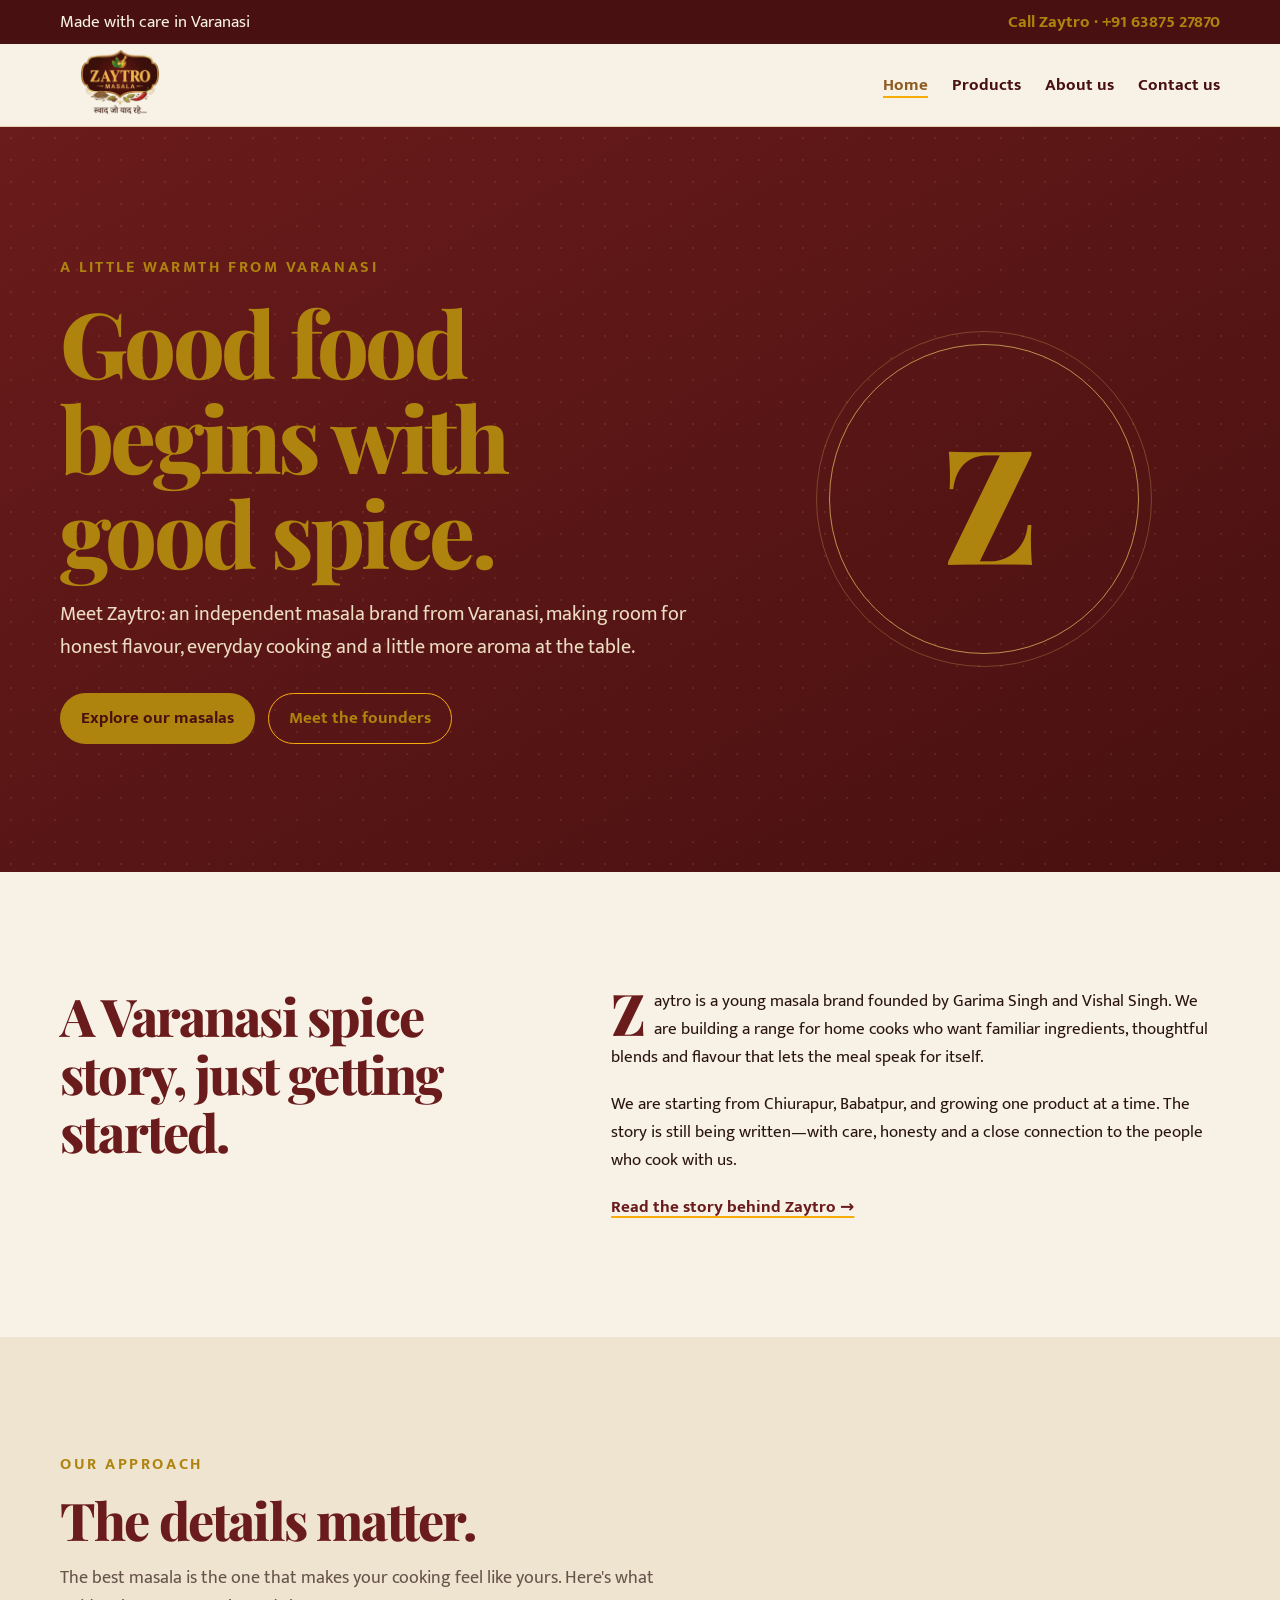
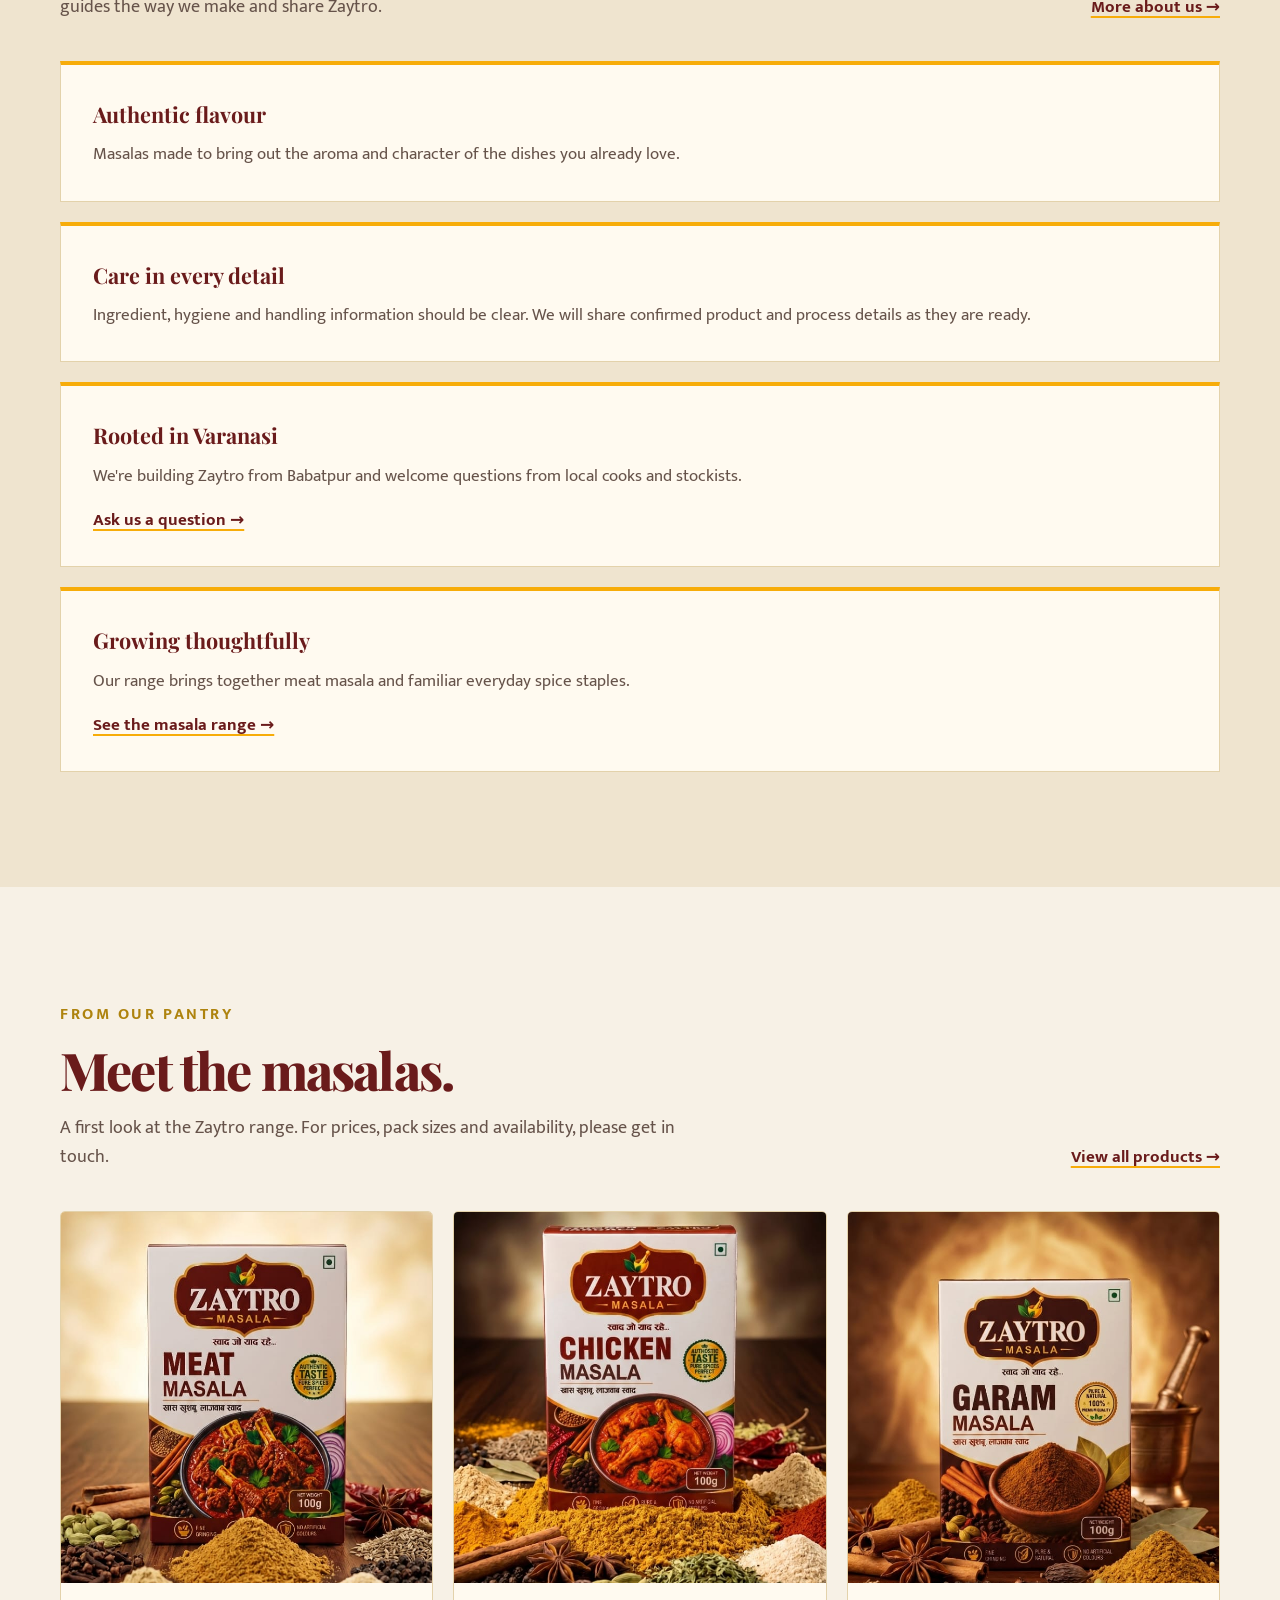
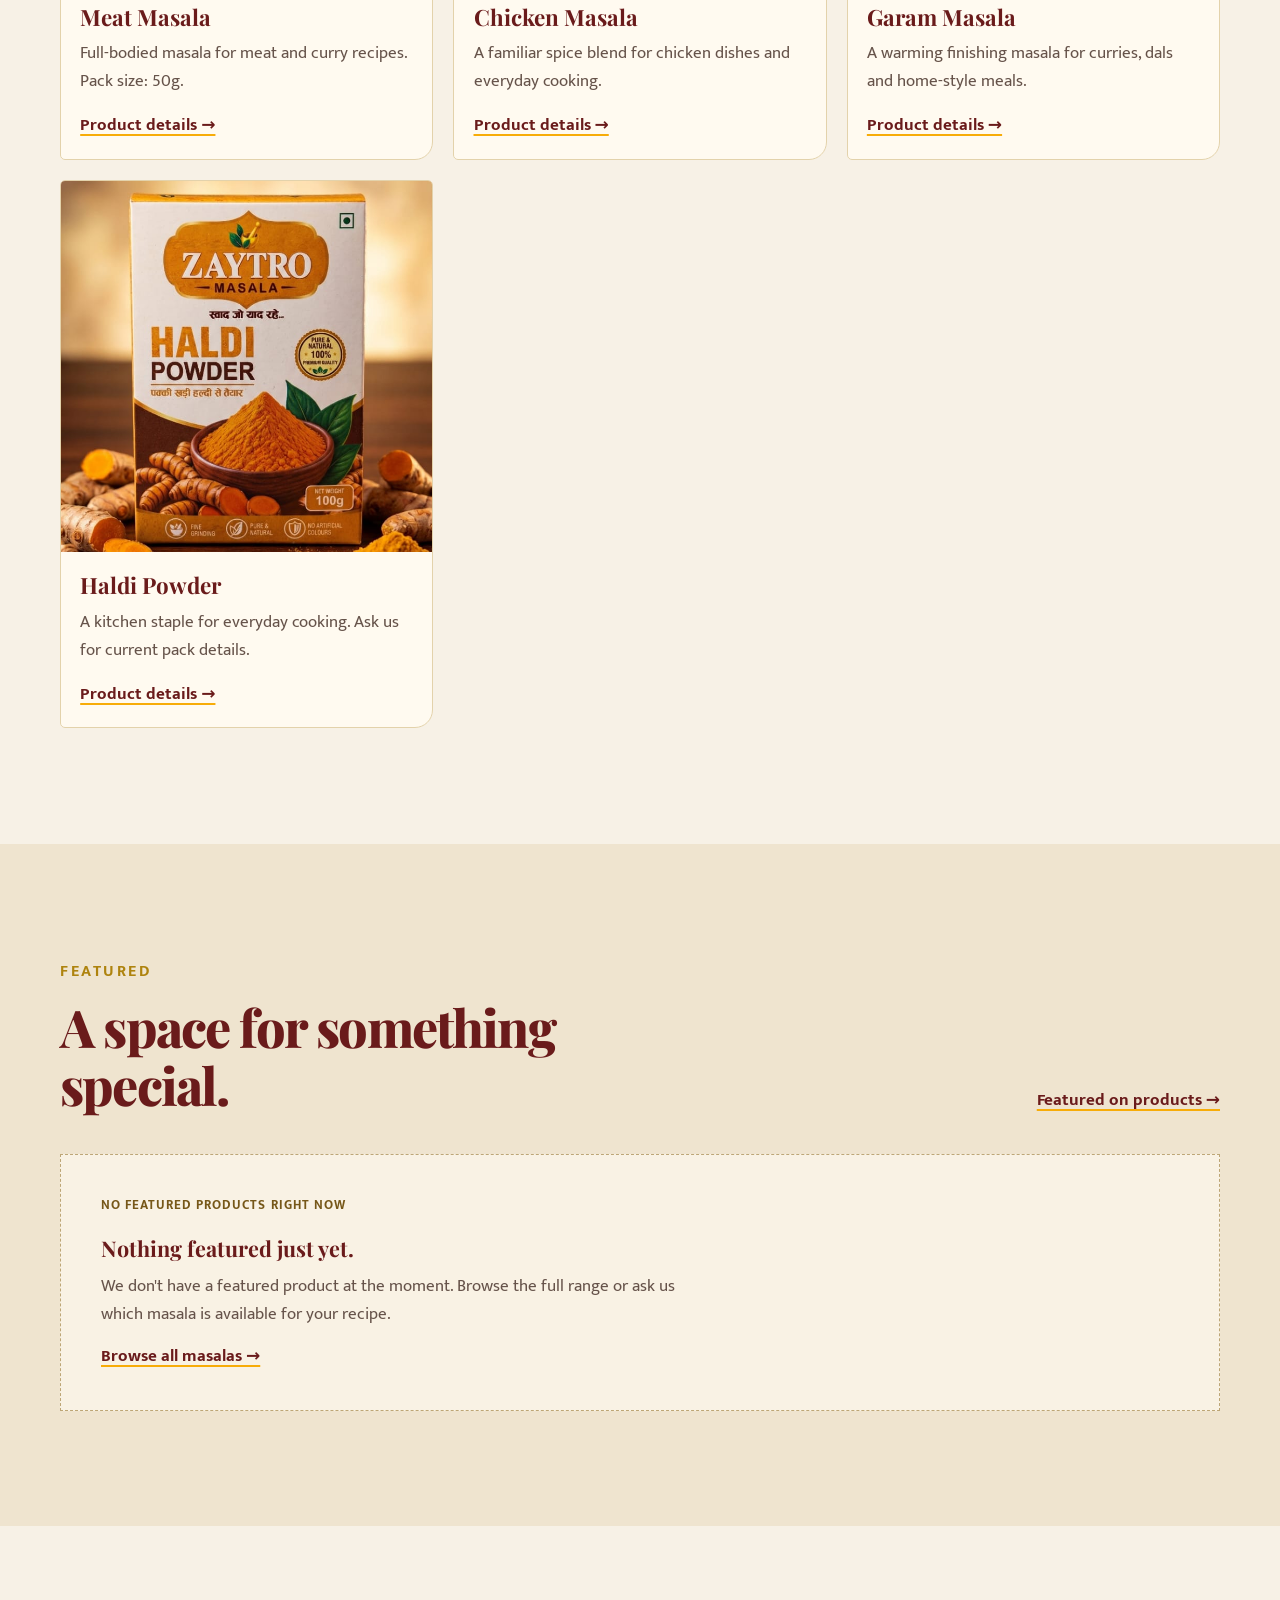
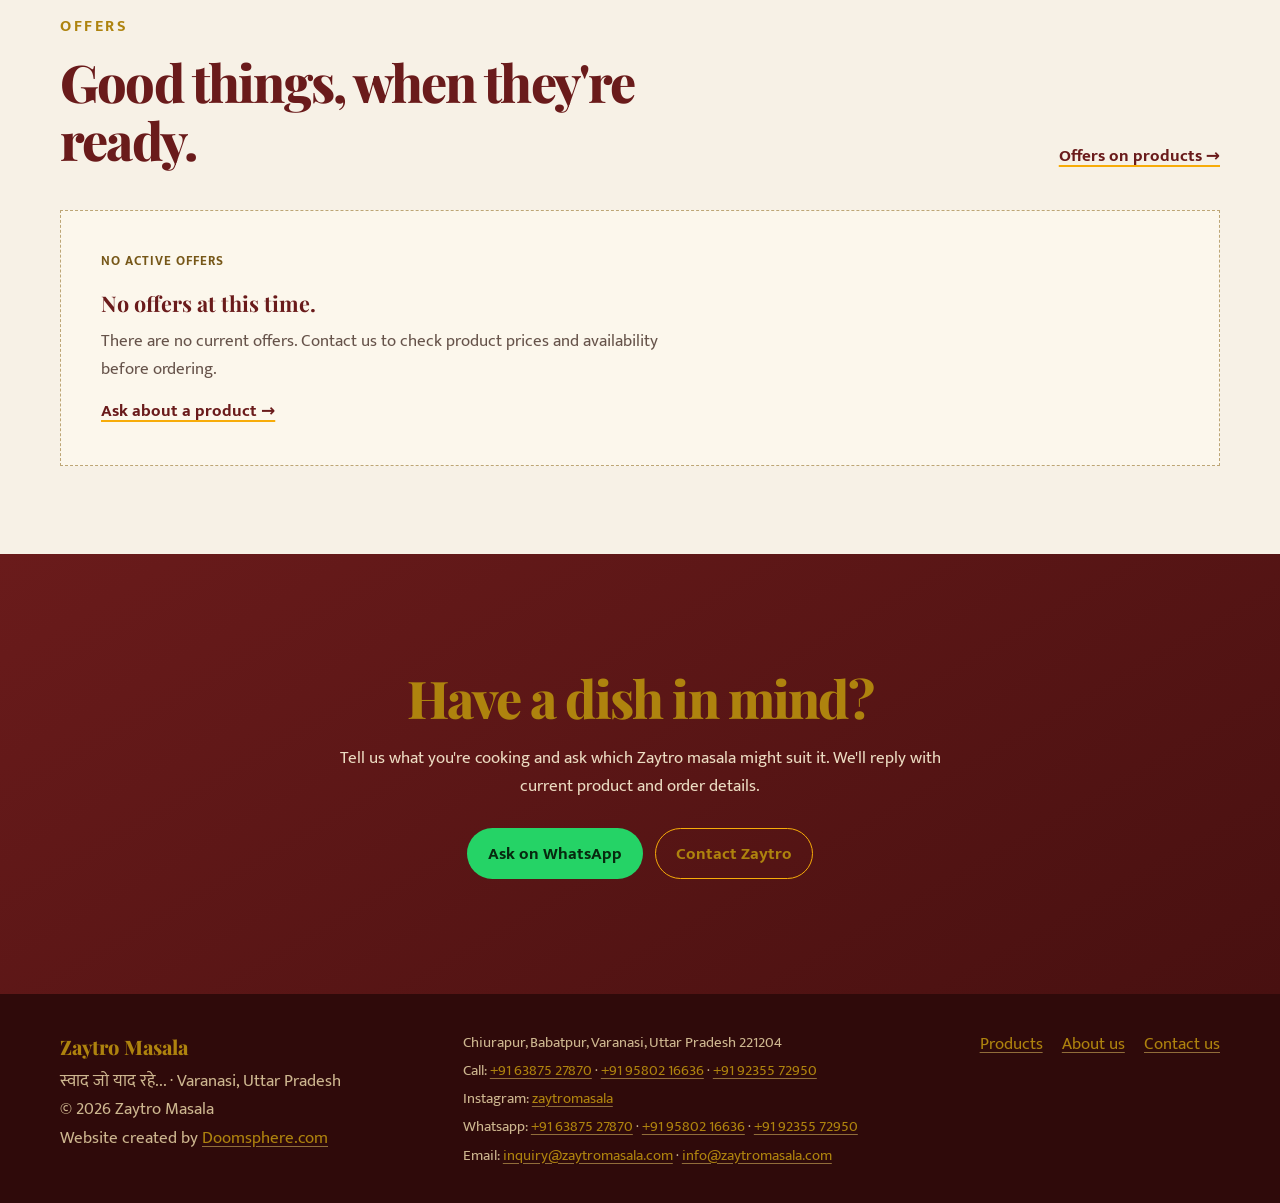
==== commit 40f521bf: "Corrections" ====
--- a/index.html
+++ b/index.html
@@ -52,14 +52,16 @@
     <div class="topbar">
       <div class="wrap">
         <span>Made with care in Varanasi</span>
-        <a href="tel:+919580216636">Call Zaytro · +91 9580216636</a>
+        <a href="tel:+916387527870">Call Zaytro · +91 63875 27870</a>
       </div>
     </div>
     <header class="site-header">
       <nav class="navigation wrap" aria-label="Main navigation">
-        <a class="wordmark" href="index.html" aria-label="Zaytro Masala home"
-          >ZAYTRO<span>MASALA</span></a
-        >
+        <a class="wordmark" href="index.html" aria-label="Zaytro Masala home">
+          <div style="height: 70px; width: 120px">
+            <img class="logo" src="public/logo-glass.png" alt="brand-logo" />
+          </div>
+        </a>
         <div class="nav-links">
           <a href="index.html" aria-current="page">Home</a>
           <a href="products.html">Products</a>
@@ -374,17 +376,48 @@
           <span>Chiurapur, Babatpur, Varanasi, Uttar Pradesh 221204</span>
           <span>
             Call:
+            <a href="tel:+916387527870">+91 63875 27870</a> ·
             <a href="tel:+919580216636">+91 95802 16636</a> ·
             <a href="tel:+919235572950">+91 92355 72950</a>
           </span>
           <span>
-            WhatsApp:
-            <a href="https://wa.me/919580216636" target="_blank" rel="noopener noreferrer">+91 95802 16636</a> ·
-            <a href="https://wa.me/919235572950" target="_blank" rel="noopener noreferrer">+91 92355 72950</a>
+            Instagram:
+            <a
+              href="https://www.instagram.com/zaytromasala?utm_source=ig_web_button_share_sheet&xtok=ZDNlZDc0MzIxNw=="
+              target="_blank"
+              rel="noopener noreferrer"
+              >zaytromasala</a
+            >
+          </span>
+          <span>
+            Whatsapp:
+            <a
+              href="https://wa.me/916387527870"
+              target="_blank"
+              rel="noopener noreferrer"
+              >+91 63875 27870</a
+            >
+            ·
+            <a
+              href="https://wa.me/919580216636"
+              target="_blank"
+              rel="noopener noreferrer"
+              >+91 95802 16636</a
+            >
+            ·
+            <a
+              href="https://wa.me/919235572950"
+              target="_blank"
+              rel="noopener noreferrer"
+              >+91 92355 72950</a
+            >
           </span>
           <span>
             Email:
-            <a href="mailto:inquiry@zaytromasala.com">inquiry@zaytromasala.com</a> ·
+            <a href="mailto:inquiry@zaytromasala.com"
+              >inquiry@zaytromasala.com</a
+            >
+            ·
             <a href="mailto:info@zaytromasala.com">info@zaytromasala.com</a>
           </span>
         </address>
--- a/public/site.css
+++ b/public/site.css
@@ -94,6 +94,12 @@
   border-bottom: 1px solid var(--line);
 }
 
+.logo {
+  width: 100%;
+  object-position: 0px -30px;
+  object-fit: fill;
+}
+
 .navigation {
   display: flex;
   min-height: 82px;
@@ -182,7 +188,7 @@
 .eyebrow {
   margin: 0 0 0.8rem;
   color: var(--gold-light);
-  font-size: 0.83rem;
+  font-size: 1rem;
   font-weight: 700;
   letter-spacing: 0.16em;
   text-transform: uppercase;
@@ -408,7 +414,7 @@
 .founder-grid,
 .product-grid {
   display: grid;
-  grid-template-columns: repeat(2, minmax(0, 1fr));
+  grid-template-columns: repeat(1, minmax(0, 1fr));
   gap: 1.25rem;
 }
 
@@ -477,6 +483,7 @@
 
 .product-image {
   width: 100%;
+  height: 70%;
   aspect-ratio: 1 / 1;
   object-fit: cover;
   background: #f2e8d7;
@@ -724,15 +731,15 @@
   }
 }
 
+@media (min-width: 600px) {
+  .product-grid {
+    grid-template-columns: repeat(2, minmax(0, 1fr));
+  }
+}
+
 @media (min-width: 720px) {
   .product-grid {
     grid-template-columns: repeat(3, minmax(0, 1fr));
-  }
-}
-
-@media (min-width: 1040px) {
-  .product-grid {
-    grid-template-columns: repeat(4, minmax(0, 1fr));
   }
 }
 
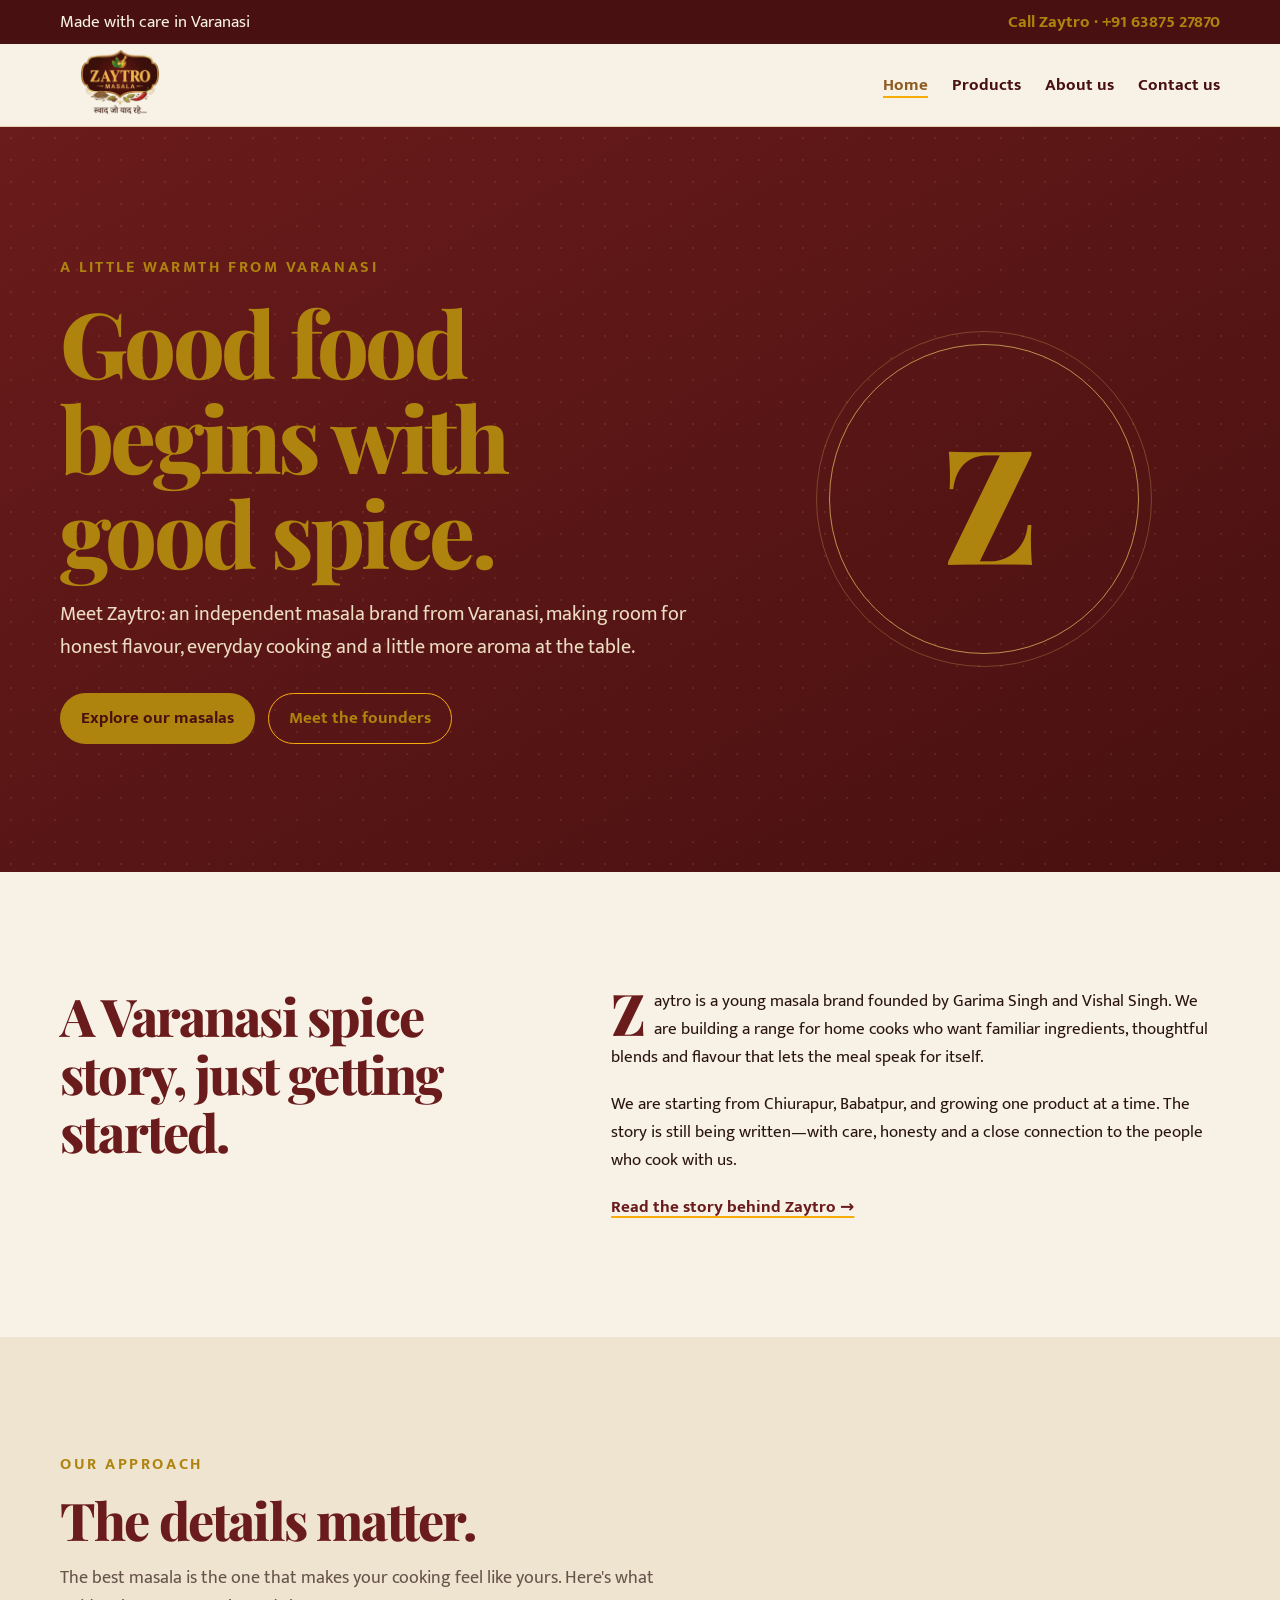
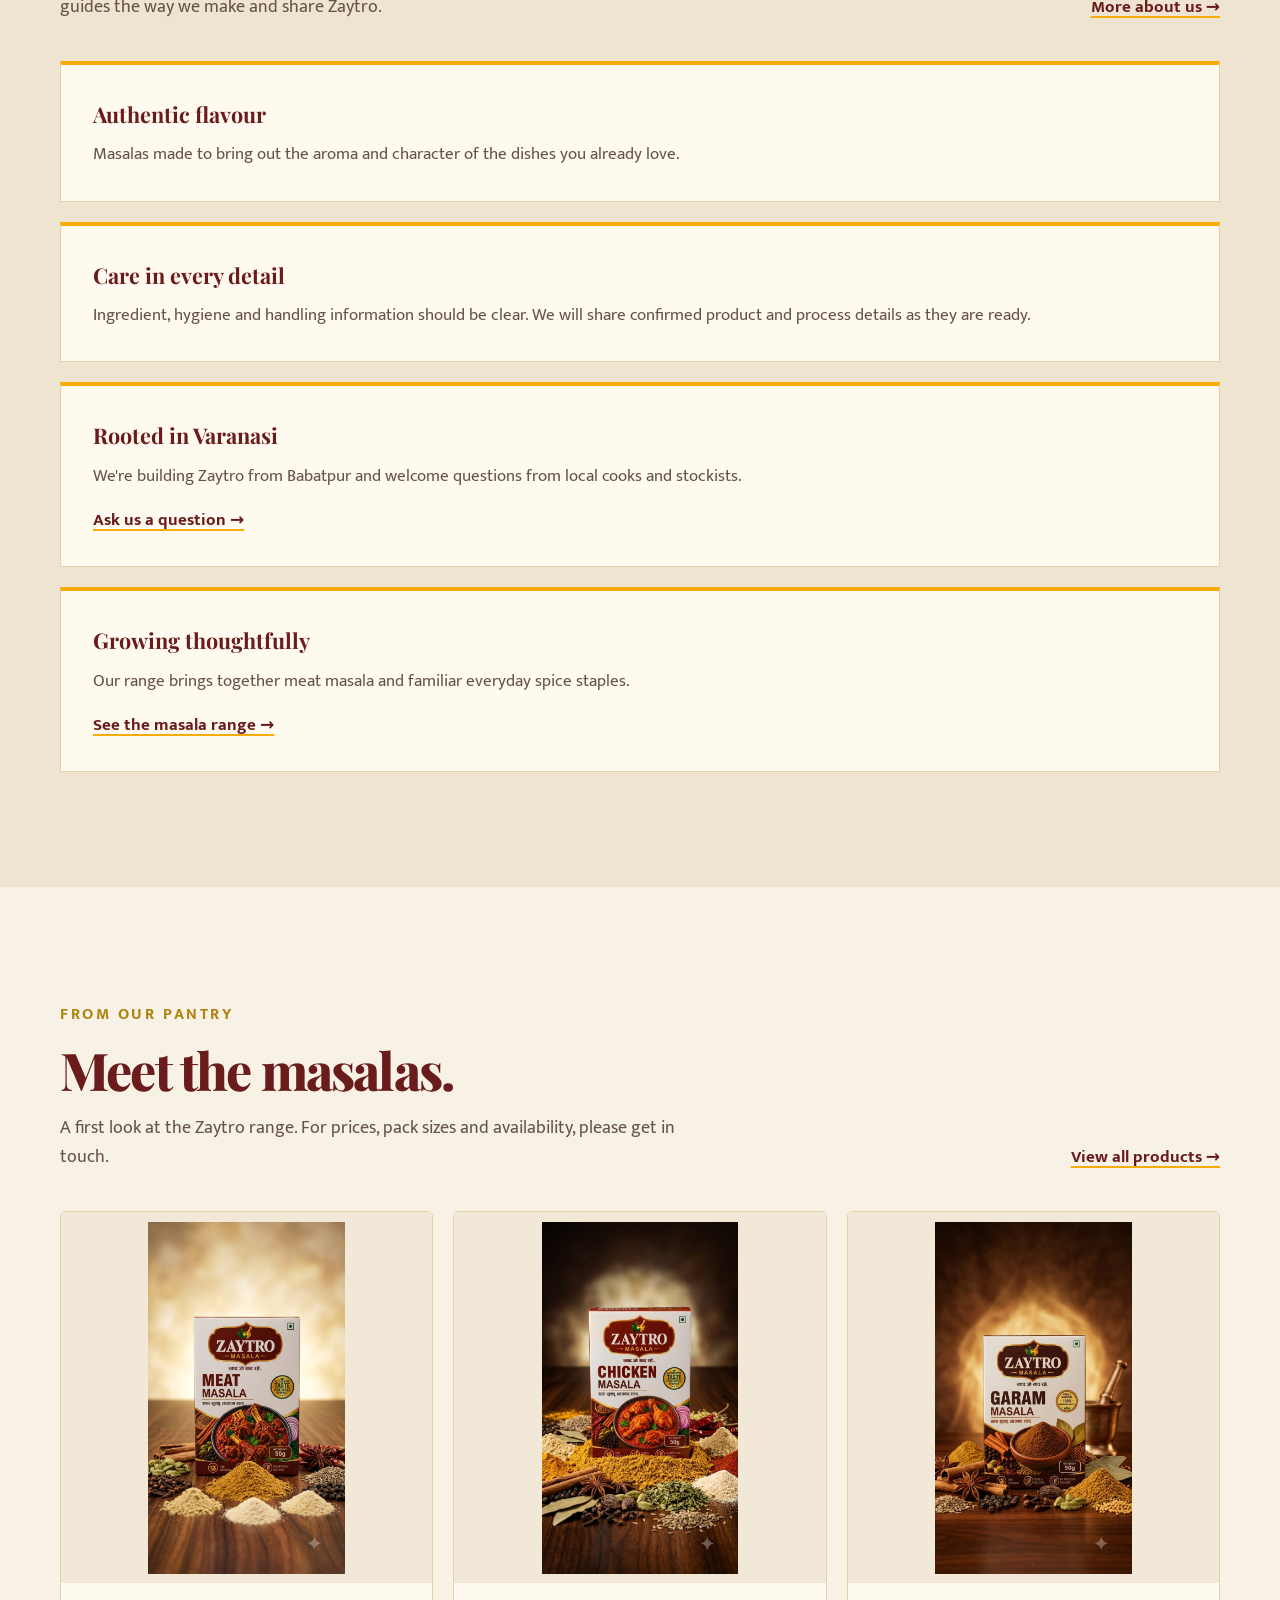
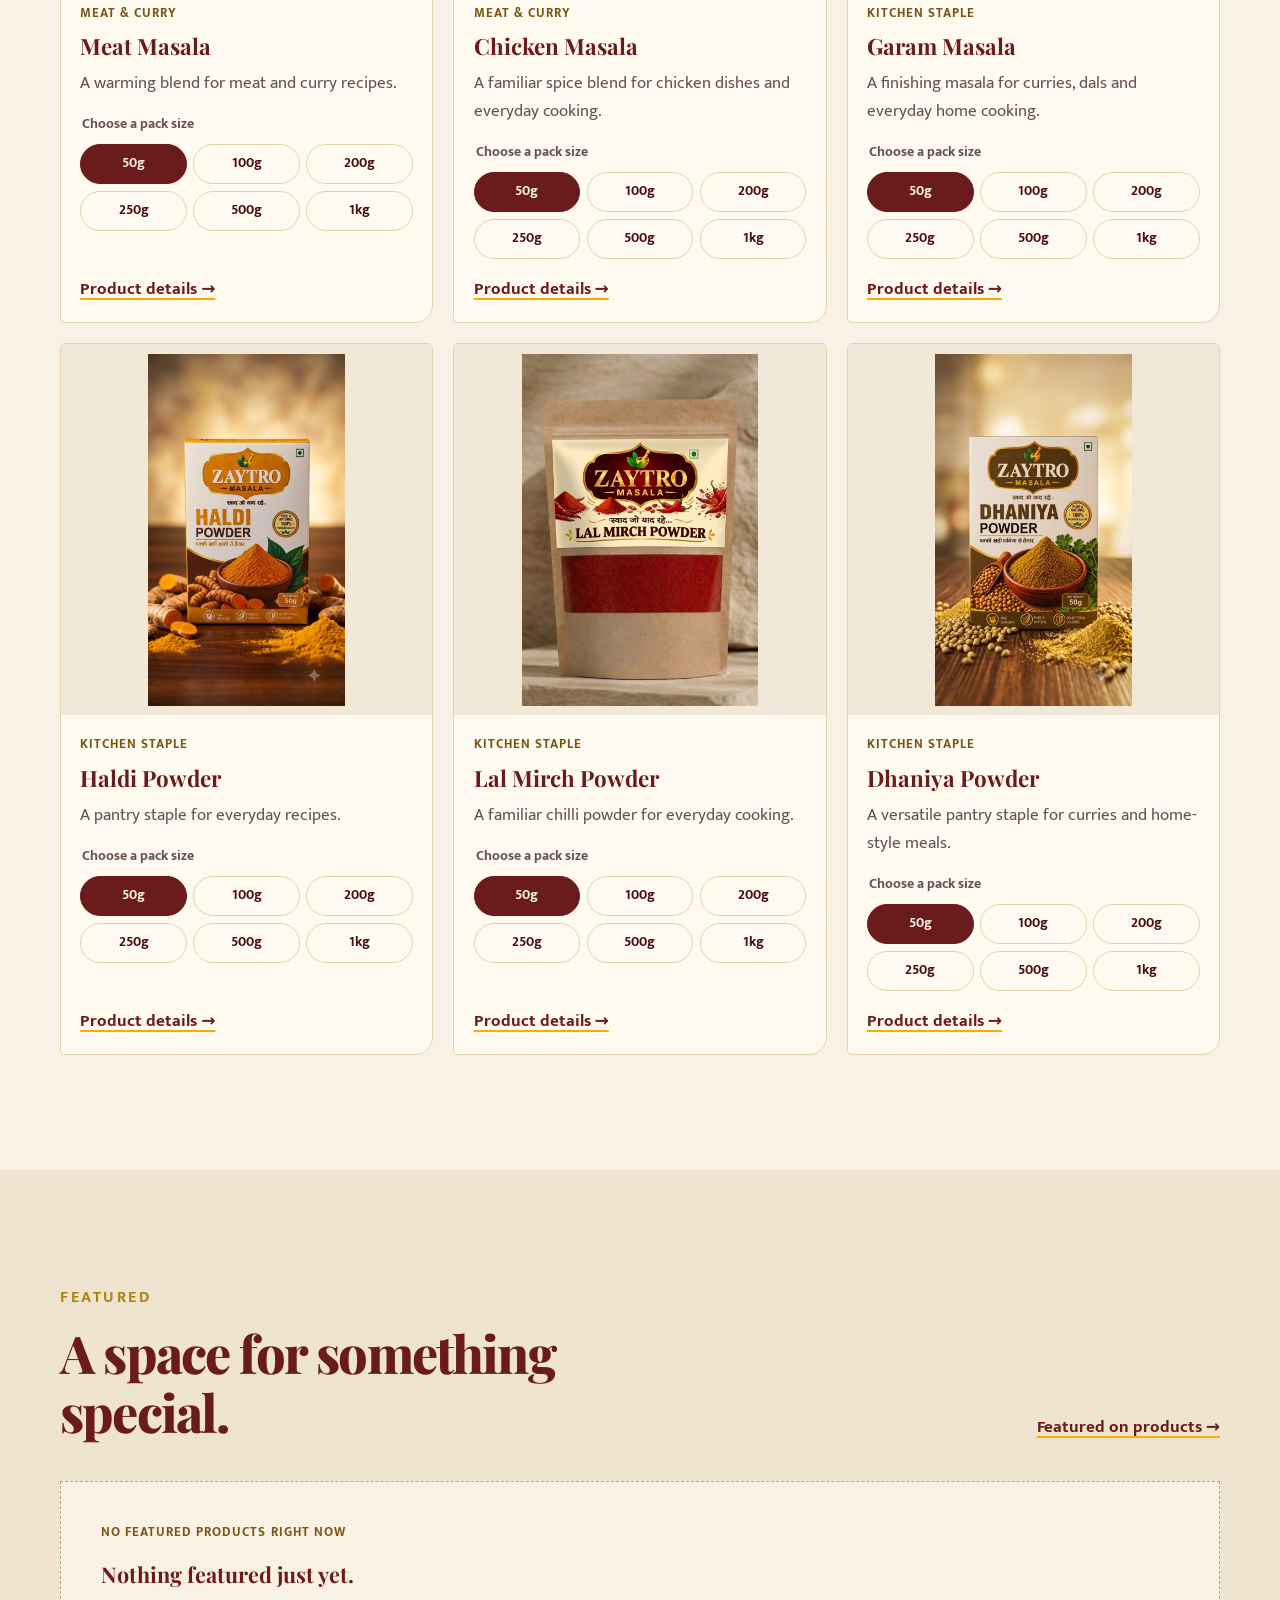
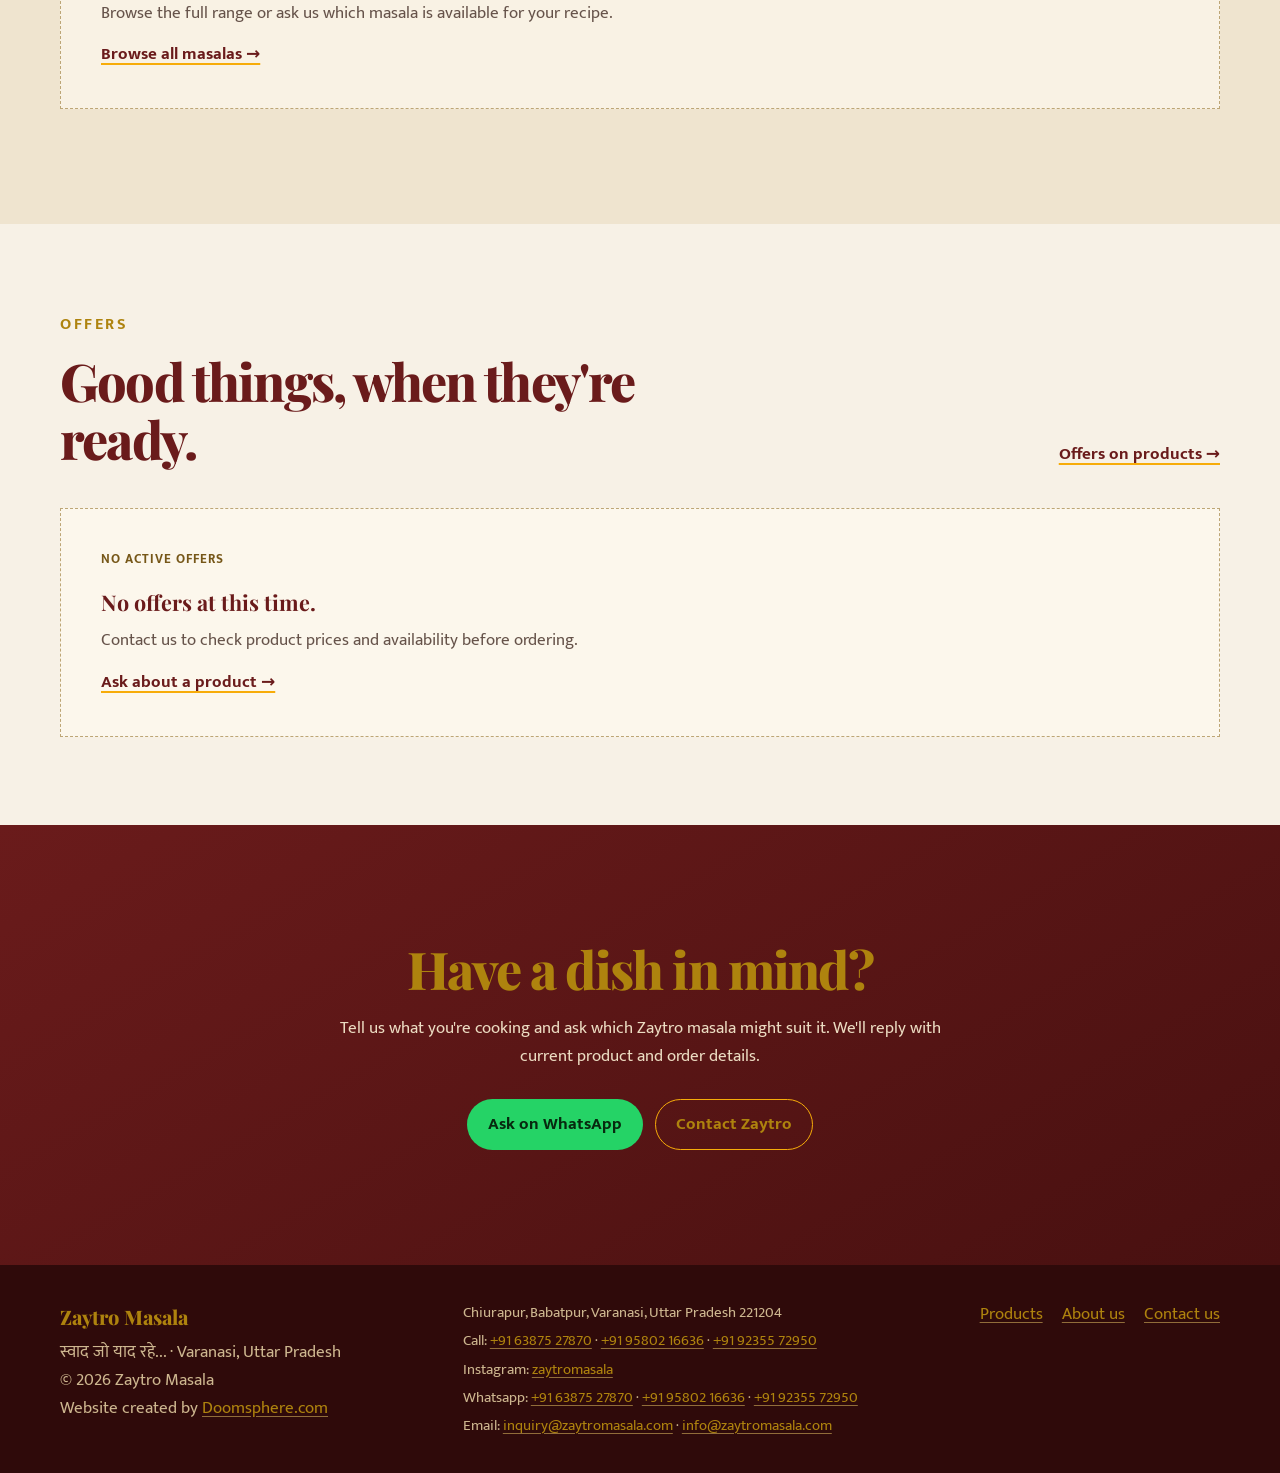
==== commit 37e5a42d: "Product logic updated" ====
--- a/index.html
+++ b/index.html
@@ -187,91 +187,7 @@
             </div>
             <a class="text-link" href="products.html">View all products →</a>
           </div>
-          <div class="product-grid">
-            <article class="product-card">
-              <img
-                class="product-image"
-                src="public/prod_images/meat-pd.jpeg"
-                alt="Zaytro Meat Masala pack"
-                width="640"
-                height="640"
-                loading="lazy"
-                decoding="async"
-              />
-              <div class="product-card-body">
-                <h3 class="card-title">Meat Masala</h3>
-                <p>
-                  Full-bodied masala for meat and curry recipes. Pack size: 50g.
-                </p>
-                <a class="text-link" href="products.html#meat-masala"
-                  >Product details →</a
-                >
-              </div>
-            </article>
-            <article class="product-card">
-              <img
-                class="product-image"
-                src="public/prod_images/chicken-pd.jpeg"
-                alt="Zaytro Chicken Masala pack"
-                width="640"
-                height="640"
-                loading="lazy"
-                decoding="async"
-              />
-              <div class="product-card-body">
-                <h3 class="card-title">Chicken Masala</h3>
-                <p>
-                  A familiar spice blend for chicken dishes and everyday
-                  cooking.
-                </p>
-                <a class="text-link" href="products.html#chicken-masala"
-                  >Product details →</a
-                >
-              </div>
-            </article>
-            <article class="product-card">
-              <img
-                class="product-image"
-                src="public/prod_images/garam-pd.jpeg"
-                alt="Zaytro Garam Masala pack"
-                width="640"
-                height="640"
-                loading="lazy"
-                decoding="async"
-              />
-              <div class="product-card-body">
-                <h3 class="card-title">Garam Masala</h3>
-                <p>
-                  A warming finishing masala for curries, dals and home-style
-                  meals.
-                </p>
-                <a class="text-link" href="products.html#garam-masala"
-                  >Product details →</a
-                >
-              </div>
-            </article>
-            <article class="product-card">
-              <img
-                class="product-image"
-                src="public/prod_images/haldi-pd.jpeg"
-                alt="Zaytro Haldi Powder pack"
-                width="640"
-                height="640"
-                loading="lazy"
-                decoding="async"
-              />
-              <div class="product-card-body">
-                <h3 class="card-title">Haldi Powder</h3>
-                <p>
-                  A kitchen staple for everyday cooking. Ask us for current pack
-                  details.
-                </p>
-                <a class="text-link" href="products.html#haldi-powder"
-                  >Product details →</a
-                >
-              </div>
-            </article>
-          </div>
+          <div class="product-grid" data-home-product-list aria-live="polite"></div>
         </div>
       </section>
 
@@ -291,15 +207,11 @@
               >Featured on products →</a
             >
           </div>
-          <div class="empty-panel">
-            <span class="status">No featured products right now</span>
-            <h3>Nothing featured just yet.</h3>
-            <p>
-              We don't have a featured product at the moment. Browse the full
-              range or ask us which masala is available for your recipe.
-            </p>
-            <a class="text-link" href="products.html">Browse all masalas →</a>
-          </div>
+          <div
+            class="product-grid"
+            data-featured-products
+            aria-live="polite"
+          ></div>
         </div>
       </section>
 
@@ -319,15 +231,11 @@
               >Offers on products →</a
             >
           </div>
-          <div class="empty-panel">
-            <span class="status">No active offers</span>
-            <h3>No offers at this time.</h3>
-            <p>
-              There are no current offers. Contact us to check product prices
-              and availability before ordering.
-            </p>
-            <a class="text-link" href="contact.html">Ask about a product →</a>
-          </div>
+          <div
+            class="product-grid"
+            data-offer-products
+            aria-live="polite"
+          ></div>
         </div>
       </section>
 
@@ -428,10 +336,6 @@
         </nav>
       </div>
     </footer>
-    <script>
-      document.querySelectorAll(".current-year").forEach((element) => {
-        element.textContent = new Date().getFullYear();
-      });
-    </script>
+    <script type="module" src="public/products-ui.js"></script>
   </body>
 </html>
--- a/public/site.css
+++ b/public/site.css
@@ -476,6 +476,10 @@
   animation: reveal-card 600ms ease both;
 }
 
+.product-card[hidden] {
+  display: none;
+}
+
 .product-card:hover {
   transform: translateY(-5px);
   box-shadow: 0 16px 32px rgba(72, 16, 16, 0.12);
@@ -483,10 +487,19 @@
 
 .product-image {
   width: 100%;
-  height: 70%;
   aspect-ratio: 1 / 1;
-  object-fit: cover;
+  height: auto;
+  padding: 0.6rem;
+  object-fit: contain;
   background: #f2e8d7;
+  transition:
+    opacity 220ms ease,
+    transform 220ms ease;
+}
+
+.product-image.is-changing {
+  opacity: 0.35;
+  transform: scale(0.98);
 }
 
 .product-card-body {
@@ -511,6 +524,105 @@
 
 .product-card-body .text-link {
   margin-top: auto;
+}
+
+.weight-options {
+  width: 100%;
+  margin: 0 0 1rem;
+  padding: 0;
+  border: 0;
+}
+
+.weight-options legend {
+  margin-bottom: 0.45rem;
+  color: var(--muted);
+  font-size: 0.9rem;
+  font-weight: 700;
+}
+
+.weight-options-list {
+  display: grid;
+  grid-template-columns: repeat(3, minmax(0, 1fr));
+  gap: 0.4rem;
+}
+
+.weight-chip,
+.weight-filters button,
+.sort-control select {
+  min-height: 40px;
+  border: 1px solid var(--line);
+  border-radius: 999px;
+  background: var(--paper);
+  color: var(--maroon-deep);
+  font: inherit;
+  font-size: 0.9rem;
+  font-weight: 700;
+}
+
+.weight-chip,
+.weight-filters button {
+  padding: 0.35rem 0.65rem;
+  cursor: pointer;
+  transition:
+    background-color 160ms ease,
+    color 160ms ease,
+    border-color 160ms ease;
+}
+
+.weight-chip[aria-pressed="true"],
+.weight-filters button[aria-pressed="true"] {
+  border-color: var(--maroon);
+  background: var(--maroon);
+  color: var(--cream);
+}
+
+.weight-chip:hover,
+.weight-filters button:hover {
+  border-color: var(--maroon);
+}
+
+.product-controls {
+  display: flex;
+  flex-wrap: wrap;
+  align-items: end;
+  justify-content: space-between;
+  gap: 1rem;
+  margin: 0 0 1.5rem;
+}
+
+.weight-filters {
+  display: flex;
+  flex-wrap: wrap;
+  align-items: center;
+  gap: 0.45rem;
+}
+
+.control-label {
+  display: block;
+  color: var(--muted);
+  font-size: 0.95rem;
+  font-weight: 700;
+}
+
+.sort-control {
+  display: grid;
+  gap: 0.25rem;
+}
+
+.sort-control select {
+  min-width: 11rem;
+  padding: 0.35rem 2rem 0.35rem 0.75rem;
+}
+
+.product-badge {
+  display: inline-block;
+  margin: 0 0.4rem 0.55rem 0;
+  padding: 0.15rem 0.6rem;
+  border-radius: 999px;
+  background: #efe4cf;
+  color: #765718;
+  font-size: 0.8rem;
+  font-weight: 700;
 }
 
 .status {
@@ -525,6 +637,7 @@
 
 .empty-panel {
   display: grid;
+  grid-column: 1 / -1;
   min-height: 170px;
   align-content: center;
   justify-items: start;
@@ -790,6 +903,23 @@
     flex-direction: column;
     gap: 0.8rem;
     margin-bottom: 1.8rem;
+  }
+
+  .product-controls {
+    align-items: stretch;
+  }
+
+  .weight-filters {
+    align-items: flex-start;
+  }
+
+  .weight-filters .control-label {
+    flex-basis: 100%;
+  }
+
+  .sort-control,
+  .sort-control select {
+    width: 100%;
   }
 
   .editorial {
